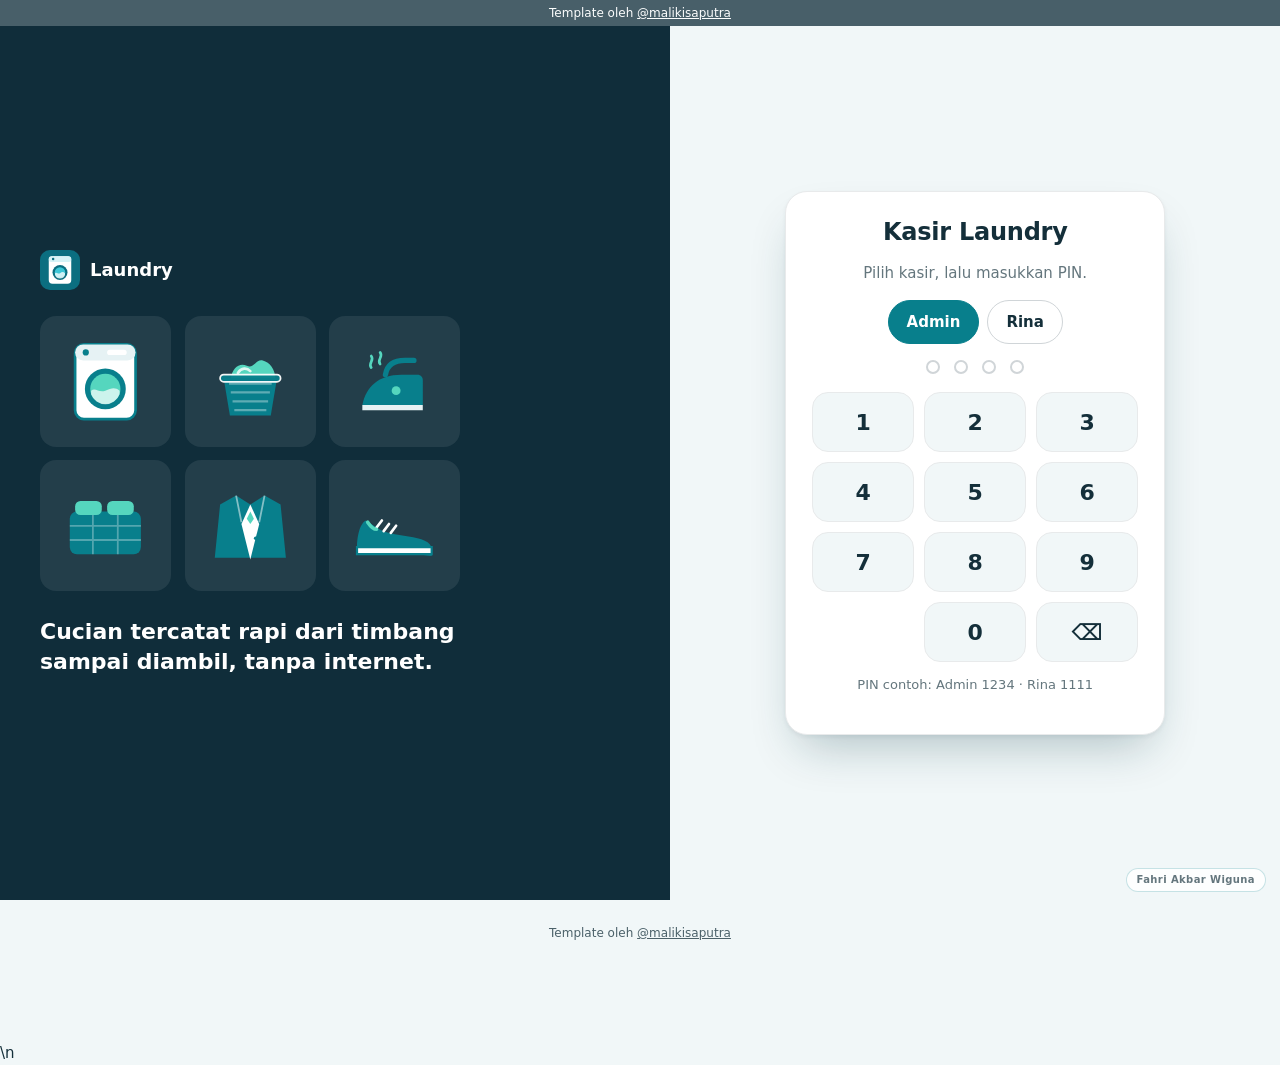
==== index.html @ 4458c165 "Add files via upload" ====
<!doctype html>
<!-- kredit-maliki: Template oleh Maliki Saputra (@malikisaputra) — https://malikisaputra.biz.id. Lisensi Nonkomersial Maliki Studio: wajib kredit, dilarang dijual (lihat LICENSE). -->
<html lang="id" data-mode="terang">
<head>
<script src="tema.js"></script>
<script>
/* Set mode dari TEMA.mode sebelum render (tanpa kedip). */
(function () {
  var m = (window.TEMA && TEMA.mode) || 'terang';
  if (m === 'auto') m = matchMedia('(prefers-color-scheme: dark)').matches ? 'gelap' : 'terang';
  document.documentElement.setAttribute('data-mode', m);
})();
</script>
<link rel="stylesheet" href="tema.css">
<meta charset="utf-8">
<meta name="viewport" content="width=device-width, initial-scale=1, viewport-fit=cover">
<title>Fahri Akbar Wiguna Laundry | Sistem Kasir</title>
<meta name="description" content="Sistem kasir laundry Fahri Akbar Wiguna. Kelola order, pelanggan, pembayaran, status cucian, dan laporan.">
<meta name="theme-color" content="#102d3a">
<link rel="manifest" href="manifest.webmanifest">
<link rel="icon" href="ikon.svg" type="image/svg+xml">
<link rel="apple-touch-icon" href="ikon.svg">
<link rel="preconnect" href="https://fonts.googleapis.com">
<link rel="preconnect" href="https://fonts.gstatic.com" crossorigin>
<link id="fontTema" rel="stylesheet" href="https://fonts.googleapis.com/css2?family=Nunito:wght@400;500;600;700;800&display=swap">
<link rel="stylesheet" href="style.css">
</head>
<body>
<header class="kredit-maliki kredit-atas">Template oleh <a href="https://malikisaputra.biz.id" target="_blank" rel="noopener">@malikisaputra</a></header>

<!-- Layar masuk -->
<section id="layarMasuk" class="masuk" hidden>
  <div class="masuk-merek">
    <div class="merek"><img src="ikon.svg" width="40" height="40" alt=""><span data-tema-nama>Laundry</span></div>
    <div class="masuk-ilus" id="masukIlus" aria-hidden="true"></div>
    <p class="masuk-slogan">Cucian tercatat rapi dari timbang<br>sampai diambil, tanpa internet.</p>
  </div>
  <div class="masuk-form">
    <div class="masuk-kartu">
      <h1 data-tema-nama>Kasir Laundry</h1>
      <p class="redup">Pilih kasir, lalu masukkan PIN.</p>
      <div id="daftarKasir" class="pilih-kasir" role="group" aria-label="Pilih kasir"></div>
      <div class="pin-titik" id="pinTitik" aria-label="PIN 4 angka"><i></i><i></i><i></i><i></i></div>
      <div class="pad" id="padPin"></div>
      <p class="redup kecil">PIN contoh: Admin 1234 · Rina 1111</p>
    </div>
  </div>
</section>

<div id="aplikasi" class="app" hidden>
  <nav class="samping" aria-label="Menu utama">
    <div class="merek"><img src="ikon.svg" width="34" height="34" alt=""><span data-tema-nama>Laundry</span></div>
    <button class="nav" data-hal="order"><svg viewBox="0 0 24 24"><path d="M12 5v14M5 12h14"/></svg><span>Order</span></button>
    <button class="nav aktif" data-hal="papan"><svg viewBox="0 0 24 24"><rect x="3" y="4" width="5" height="16" rx="1.5"/><rect x="10" y="4" width="5" height="11" rx="1.5"/><rect x="17" y="4" width="4" height="7" rx="1.5"/></svg><span>Status</span></button>
    <button class="nav" data-hal="pelanggan"><svg viewBox="0 0 24 24"><circle cx="9" cy="8" r="3.5"/><path d="M2.5 20a6.5 6.5 0 0 1 13 0M16 4.5a3.5 3.5 0 0 1 0 7M18 14a6 6 0 0 1 3.5 6"/></svg><span>Pelanggan</span></button>
    <button class="nav" data-hal="laporan"><svg viewBox="0 0 24 24"><path d="M4 20V10M10 20V4M16 20v-7M22 20H2"/></svg><span>Laporan</span></button>
    <button class="nav" data-hal="atur"><svg viewBox="0 0 24 24"><circle cx="12" cy="12" r="3"/><path d="M19 12a7 7 0 0 0-.1-1.2l2-1.6-2-3.4-2.4 1a7 7 0 0 0-2-1.2L14 3h-4l-.5 2.6a7 7 0 0 0-2 1.2l-2.4-1-2 3.4 2 1.6a7 7 0 0 0 0 2.4l-2 1.6 2 3.4 2.4-1a7 7 0 0 0 2 1.2L10 21h4l.5-2.6a7 7 0 0 0 2-1.2l2.4 1 2-3.4-2-1.6c.1-.4.1-.8.1-1.2z"/></svg><span>Atur</span></button>
    <div class="sinkron-chip" id="chipSinkron" title="Status sinkron Google Sheets"></div>
    <div class="pengguna"><span class="avatar" id="avatarKasir" aria-hidden="true">A</span><span id="namaKasir">-</span><button id="btnKeluar" class="ikon-btn" aria-label="Keluar"><svg viewBox="0 0 24 24"><path d="M15 4h4v16h-4M10 8l-4 4 4 4M6 12h10"/></svg></button></div>
  </nav>

  <main>
    <!-- ORDER BARU -->
    <section class="hal" id="hal-order">
      <header class="hal-kepala"><div><h2>Order baru</h2><span class="redup kecil" id="noBerikut"></span></div></header>
      <form id="formOrder" class="order-grid" novalidate>
        <div class="order-kiri">
          <fieldset class="panel">
            <legend>Pelanggan</legend>
            <div class="dua">
              <label>Nama<input name="nama" list="dlPelanggan" autocomplete="off" required placeholder="mis. Bu Sari"></label>
              <label>No. WhatsApp<input name="wa" inputmode="tel" placeholder="08xxxxxxxxxx"></label>
            </div>
            <datalist id="dlPelanggan"></datalist>
          </fieldset>
          <fieldset class="panel">
            <legend>Layanan</legend>
            <div class="pilih-layanan" id="pilihLayanan"></div>
            <ul class="item-order" id="itemOrder"></ul>
          </fieldset>
          <fieldset class="panel">
            <legend>Paket &amp; catatan</legend>
            <div class="segmen-paket" id="segPaket" role="radiogroup" aria-label="Paket"></div>
            <div class="dua">
              <label>Estimasi selesai<input type="datetime-local" name="estimasi" required></label>
              <label>Parfum<select name="parfum" id="selParfum"></select></label>
            </div>
            <label class="cek"><input type="checkbox" name="pisah"> <span>Pisah warna (putih / berwarna)</span></label>
            <label>Catatan<textarea name="catatan" rows="2" placeholder="mis. noda kopi di kemeja biru, jangan pakai pemutih"></textarea></label>
          </fieldset>
        </div>
        <aside class="panel ringkas-order" id="ringkasOrder" aria-live="polite"></aside>
      </form>
    </section>

    <!-- PAPAN STATUS -->
    <section class="hal aktif" id="hal-papan">
      <header class="hal-kepala">
        <div><h2>Papan status</h2><span class="redup kecil" id="papanInfo"></span></div>
        <div class="aksi">
          <label class="cari"><svg viewBox="0 0 24 24" aria-hidden="true"><circle cx="11" cy="11" r="7"/><path d="M20 20l-4-4"/></svg><input id="cariOrder" type="search" placeholder="Cari nama / no. nota" aria-label="Cari order"></label>
          <button class="tombol utama" data-ke="order">+ Order</button>
        </div>
      </header>
      <div class="chip-baris" id="filterStatus" role="group" aria-label="Filter status"></div>
      <div class="papan" id="papan"></div>
    </section>

    <!-- PELANGGAN -->
    <section class="hal" id="hal-pelanggan">
      <header class="hal-kepala">
        <h2>Pelanggan</h2>
        <label class="cari"><svg viewBox="0 0 24 24" aria-hidden="true"><circle cx="11" cy="11" r="7"/><path d="M20 20l-4-4"/></svg><input id="cariPelanggan" type="search" placeholder="Cari nama / WA" aria-label="Cari pelanggan"></label>
      </header>
      <div class="daftar-pelanggan" id="daftarPelanggan"></div>
    </section>

    <!-- LAPORAN -->
    <section class="hal" id="hal-laporan">
      <header class="hal-kepala">
        <h2>Laporan</h2>
        <div class="aksi"><input type="month" id="blnLaporan" aria-label="Bulan laporan"><button class="tombol" id="btnEksporCSV">Ekspor CSV</button></div>
      </header>
      <div class="kartu-angka" id="kartuAngka"></div>
      <div class="dua-kolom">
        <div class="panel"><h3>Kg per hari</h3><div id="grafikKg" class="grafik"></div></div>
        <div class="panel"><h3>Omzet per hari</h3><div id="grafikOmzet" class="grafik"></div></div>
      </div>
      <div class="dua-kolom">
        <div class="panel"><h3>Belum diambil</h3><ul id="lapBelum" class="daftar-mini"></ul></div>
        <div class="panel"><h3>Piutang (belum lunas)</h3><ul id="lapPiutang" class="daftar-mini"></ul></div>
      </div>
    </section>

    <!-- ATUR -->
    <section class="hal" id="hal-atur">
      <header class="hal-kepala"><h2>Pengaturan</h2></header>
      <div class="dua-kolom">
        <form class="panel form" id="formToko">
          <h3>Profil usaha (untuk nota)</h3>
          <label>Nama laundry<input name="nama" required></label>
          <label>Alamat<input name="alamat"></label>
          <label>Telepon / WA<input name="telp"></label>
          <label>Catatan kaki nota<input name="footer"></label>
          <button class="tombol utama">Simpan profil</button>
        </form>
        <form class="panel form" id="formSinkron">
          <h3>Sinkron Google Sheets <span class="lencana">opsional</span></h3>
          <p class="redup kecil">Tanpa URL, semua data tetap offline di perangkat ini. Isi URL Web App dari <code>apps-script/Code.gs</code> (lihat README) supaya owner bisa cek dari mana saja lewat <a href="owner.html" target="_blank" rel="noopener">owner.html</a>.</p>
          <label>URL Web App<input name="url" type="url" placeholder="https://script.google.com/macros/s/…/exec"></label>
          <label>Kunci rahasia (sama dengan KUNCI di Code.gs)<input name="kunci" autocomplete="off"></label>
          <label class="cek"><input type="checkbox" name="otomatis"> <span>Kirim otomatis saat online</span></label>
          <div class="status-sinkron" id="statusSinkron" aria-live="polite"></div>
          <div class="aksi wrap"><button class="tombol utama">Simpan</button><button class="tombol" type="button" id="btnKirimSekarang">Kirim sekarang</button><button class="tombol" type="button" id="btnKirimSemua">Antrikan semua order</button></div>
        </form>
      </div>
      <form class="panel form" id="formHarga">
        <h3>Daftar layanan &amp; harga</h3>
        <div class="tabel-bungkus"><table class="tabel" id="tabelLayanan"></table></div>
        <div class="aksi wrap"><button class="tombol" type="button" id="btnTambahLayanan">+ Layanan</button><button class="tombol utama">Simpan harga</button></div>
        <h3>Paket waktu</h3>
        <div class="tabel-bungkus"><table class="tabel" id="tabelPaket"></table></div>
      </form>
      <div class="dua-kolom">
        <div class="panel">
          <h3>Kasir &amp; PIN</h3>
          <ul class="daftar-kasir" id="daftarKasirAtur"></ul>
          <form class="form sebaris" id="formKasir">
            <input name="nama" placeholder="Nama" aria-label="Nama kasir" required>
            <input name="pin" placeholder="PIN 4 angka" aria-label="PIN" pattern="\d{4}" inputmode="numeric" maxlength="4" required>
            <select name="peran" aria-label="Peran"><option value="kasir">Kasir</option><option value="admin">Admin</option></select>
            <button class="tombol">Tambah</button>
          </form>
          <p class="redup kecil">Kasir biasa tidak bisa membuka menu Atur dan menghapus order.</p>
        </div>
        <div class="panel">
          <h3>Data</h3>
          <div class="aksi wrap">
            <button class="tombol" id="btnBackup">Backup JSON</button>
            <label class="tombol">Pulihkan JSON<input type="file" id="fileBackup" accept=".json,application/json" hidden></label>
            <button class="tombol" id="btnContoh">Isi data contoh</button>
            <button class="tombol bahaya" id="btnReset">Hapus semua data</button>
          </div>
          <p class="redup kecil">Data tersimpan di browser perangkat ini (localStorage <code>kasir-laundry-v1</code>). Backup rutin, terutama sebelum ganti HP atau hapus riwayat browser.</p>
        </div>
      </div>
    </section>
  </main>

  <nav class="bawah" id="navBawah" aria-label="Menu bawah"></nav>
</div>

<dialog id="dlg"><form method="dialog" id="dlgIsi"></form></dialog>
<div id="struk" class="struk" aria-hidden="true"></div>
<div id="toast" class="toast" role="status"></div>

<script src="app.js"></script>
<p class="kredit-maliki kredit-bawah">Template oleh <a href="https://malikisaputra.biz.id" target="_blank" rel="noopener">@malikisaputra</a></p>
<div class="watermark-fahri" aria-label="Identitas pemilik">Fahri Akbar Wiguna</div>\n</body>
</html>
---- tema.css ----
/* TEMA BRAND — palet navy, teal, dan mint */
:root {
  --tema-utama: #087f8c;
  --tema-aksen: #55d6be;
  --tema-radius: 16px;
  --tema-font: "Plus Jakarta Sans", system-ui, sans-serif;
  --tema-latar: #f1f7f8;
  --tema-panel: #ffffff;
  --tema-nav: #102d3a;
  --tema-teks: #142f3a;
}
---- style.css ----
/* kredit-maliki: Template oleh Maliki Saputra (@malikisaputra) — https://malikisaputra.biz.id. Lisensi Nonkomersial Maliki Studio: wajib kredit, dilarang dijual (lihat LICENSE). */
/* Kasir Laundry — tampilan "papan cucian bersih" (lihat DESIGN.md).
   Brand diatur di tema.css. Semua warna lain diturunkan lewat color-mix. Teks di atas --tema-utama & nav
   dihitung otomatis dari luminansi (hitungTeksBagian di app.js). */
:root{
  --utama:var(--tema-utama,#0b6e80);
  --utama-tua:color-mix(in srgb,var(--utama) 78%,#000);
  --utama-muda:color-mix(in srgb,var(--utama) 10%,var(--kartu));
  --utama-teks:color-mix(in srgb,var(--utama) 85%,#000);
  --aksen:var(--tema-aksen,#3cc6d6);
  --aksen-tua:color-mix(in srgb,var(--aksen) 45%,#000);
  --aksen-muda:color-mix(in srgb,var(--aksen) 20%,var(--kartu));
  --bahaya:#b42318; --ok:#0f7a4a;
  --latar:var(--tema-latar,#eef6f8); --kartu:var(--tema-panel,#fff); --teks:var(--tema-teks,#0f2a32);
  --nav:var(--tema-nav,#0c3a45);
  --redup:color-mix(in srgb,var(--teks) 66%,var(--kartu)); --garis:color-mix(in srgb,var(--teks) 10%,var(--kartu)); --garis-kuat:color-mix(in srgb,var(--teks) 20%,var(--kartu));
  --nav-teks:var(--tema-nav-teks,#fff); --nav-redup:color-mix(in srgb,var(--nav-teks) 72%,var(--nav)); --nav-garis:color-mix(in srgb,var(--nav-teks) 12%,var(--nav));
  --isi-utama:var(--tema-utama-teks,#fff);
  --radius:var(--tema-radius,14px); --r-kecil:calc(var(--radius) * .7); --r-besar:calc(var(--radius) + 6px);
  --bayang:0 1px 2px rgba(12,58,69,.05),0 8px 22px -12px rgba(12,58,69,.18);
  --bayang-tinggi:0 2px 4px rgba(12,58,69,.06),0 24px 48px -16px rgba(12,58,69,.3);
  --font:var(--tema-font,"Nunito"),system-ui,-apple-system,"Segoe UI",Roboto,sans-serif;
  --pegas:cubic-bezier(.34,1.4,.64,1); --halus:cubic-bezier(.2,.7,.2,1);
  /* warna kolom status, semua turunan tema */
  --s-diterima:color-mix(in srgb,var(--teks) 45%,var(--kartu));
  --s-dicuci:var(--aksen);
  --s-disetrika:color-mix(in srgb,var(--aksen) 40%,#f59e0b);
  --s-siap:var(--utama);
  --s-diambil:color-mix(in srgb,var(--ok) 80%,var(--kartu));
  color-scheme:light;
}
[data-mode="gelap"]{
  --latar:#0a1619; --kartu:#112227; --teks:#e4f2f5; --nav:#071114;
  --utama-tua:color-mix(in srgb,var(--utama) 55%,#fff);
  --utama-muda:color-mix(in srgb,var(--utama) 24%,var(--kartu));
  --utama-teks:color-mix(in srgb,var(--utama) 30%,#fff);
  --aksen-tua:color-mix(in srgb,var(--aksen) 70%,#fff);
  --aksen-muda:color-mix(in srgb,var(--aksen) 18%,var(--kartu));
  --bahaya:#ff8a7a; --ok:#5fd49b;
  --bayang:0 1px 2px rgba(0,0,0,.3),0 8px 22px -12px rgba(0,0,0,.6);
  --bayang-tinggi:0 24px 48px -16px rgba(0,0,0,.75);
  color-scheme:dark;
}
body,.samping,.panel,.kolom,.kartu-order,.tombol,.chip,.nav,.angka,.tabel-bungkus,.bawah,dialog,input,select,textarea,.thumb,.pelanggan,.masuk-merek,.masuk-form,.masuk-kartu{transition:background-color .35s,color .35s,border-color .35s}
*{box-sizing:border-box}
html,body{margin:0}
body{font:15px/1.5 var(--font);background:var(--latar);color:var(--teks);-webkit-font-smoothing:antialiased;font-feature-settings:"tnum" 1;min-height:100vh}
button,input,select,textarea{font:inherit;color:inherit}
button{cursor:pointer;-webkit-tap-highlight-color:transparent}
[hidden]{display:none!important}
svg:not(.ilus){width:20px;height:20px;flex:none;fill:none;stroke:currentColor;stroke-width:1.9;stroke-linecap:round;stroke-linejoin:round}
h1,h2,h3,h4{margin:0;line-height:1.2;letter-spacing:-.01em}
h2{font-size:26px;font-weight:800}
h3{font-size:16px;font-weight:800}
a{color:var(--utama-teks)}
code{font-size:.9em;background:var(--utama-muda);padding:1px 5px;border-radius:6px}
.redup{color:var(--redup)} .kecil{font-size:13px}
.teks-bahaya{color:var(--bahaya)} .teks-ok{color:var(--ok)}
.sr{position:absolute;width:1px;height:1px;overflow:hidden;clip:rect(0 0 0 0);white-space:nowrap}
:focus-visible{outline:2.5px solid var(--utama);outline-offset:2px}
.kredit-maliki{text-align:center;font:12px/1.5 system-ui,sans-serif;opacity:.75;margin:0}
.kredit-maliki a{color:inherit}
.kredit-atas{padding:4px 16px;background:var(--nav);color:var(--nav-teks)}
.kredit-bawah{margin:24px auto 100px;padding:0 16px}

/* ---------- Tombol & input ---------- */
.tombol{display:inline-flex;align-items:center;justify-content:center;gap:8px;min-height:44px;padding:0 16px;border:1px solid var(--garis-kuat);border-radius:var(--r-kecil);background:var(--kartu);font-weight:700;text-decoration:none;color:var(--teks);transition:transform .15s,background-color .2s,border-color .2s,box-shadow .2s}
.tombol:hover{border-color:var(--utama);box-shadow:var(--bayang)}
.tombol:active{transform:scale(.97)}
.tombol.utama{background:var(--utama);border-color:var(--utama);color:var(--isi-utama)}
.tombol.utama:hover{background:var(--utama-tua)}
.tombol.utama:disabled{opacity:.45;cursor:not-allowed;box-shadow:none}
.tombol.besar{min-height:54px;width:100%;font-size:16px;border-radius:var(--radius)}
.tombol.kecil{min-height:44px;padding:0 12px;font-size:14px}
.tombol.bahaya{color:var(--bahaya);border-color:color-mix(in srgb,var(--bahaya) 40%,var(--kartu))}
.tombol.wa{background:#167a43;border-color:#167a43;color:#fff}
.ikon-btn{display:inline-grid;place-items:center;width:44px;height:44px;border:0;border-radius:50%;background:transparent;color:inherit}
.ikon-btn:hover{background:var(--utama-muda)}
input:not([type=checkbox]):not([type=radio]),select,textarea{width:100%;min-height:44px;padding:9px 12px;border:1px solid var(--garis-kuat);border-radius:var(--r-kecil);background:var(--kartu);color:var(--teks)}
input:focus,select:focus,textarea:focus{outline:none;border-color:var(--utama);box-shadow:0 0 0 3px color-mix(in srgb,var(--utama) 22%,transparent)}
textarea{resize:vertical}
label{display:grid;gap:5px;font-size:13.5px;font-weight:700;color:var(--redup)}
label.cek{display:flex;align-items:center;gap:10px;min-height:44px;color:var(--teks);font-weight:600}
label.cek input{width:22px;height:22px;accent-color:var(--utama)}
.aksi{display:flex;gap:8px;align-items:center}
.aksi.wrap,.wrap{flex-wrap:wrap}
.lencana{display:inline-grid;place-items:center;min-width:24px;height:22px;padding:0 7px;border-radius:99px;background:var(--aksen-muda);color:var(--aksen-tua);font-size:12px;font-weight:800}
.avatar{display:inline-grid;place-items:center;width:36px;height:36px;border-radius:50%;background:var(--aksen);color:#08323a;font-weight:800;font-size:13px;flex:none}

/* ---------- Layout ---------- */
.app{display:grid;grid-template-columns:104px minmax(0,1fr);min-height:calc(100vh - 26px)}
.samping{position:sticky;top:0;height:100vh;display:flex;flex-direction:column;gap:4px;padding:14px 10px;background:var(--nav);color:var(--nav-teks)}
.merek{display:flex;flex-direction:column;align-items:center;gap:6px;margin-bottom:12px;text-align:center}
.merek span{font-weight:800;font-size:12.5px;line-height:1.2}
.nav{display:flex;flex-direction:column;align-items:center;gap:4px;min-height:60px;padding:8px 4px;border:0;border-radius:var(--radius);background:transparent;color:var(--nav-redup);font-size:12.5px;font-weight:700;transition:background-color .2s,color .2s,transform .15s}
.nav svg{width:22px;height:22px}
.nav:hover{color:var(--nav-teks);background:var(--nav-garis)}
.nav.aktif{background:var(--utama);color:var(--isi-utama)}
.samping .sinkron-chip{margin-top:auto;font-size:11px;text-align:center;justify-content:center}
.pengguna{display:flex;flex-direction:column;align-items:center;gap:4px;padding-top:10px;border-top:1px solid var(--nav-garis);font-size:12.5px;font-weight:700}
.pengguna .ikon-btn{color:var(--nav-redup)}
main{min-width:0;padding:22px 26px 40px}
.hal{display:none}
.hal.aktif{display:block;animation:halMasuk .35s var(--halus)}
@keyframes halMasuk{from{opacity:0;transform:translateY(10px)}}
.hal-kepala{display:flex;justify-content:space-between;align-items:flex-end;gap:12px;flex-wrap:wrap;margin-bottom:16px}
.panel{background:var(--kartu);border:1px solid var(--garis);border-radius:var(--r-besar);padding:18px;box-shadow:var(--bayang);margin:0 0 16px}
.panel h3{margin-bottom:12px}
.dua-kolom{display:grid;grid-template-columns:1fr 1fr;gap:16px}
.dua{display:grid;grid-template-columns:1fr 1fr;gap:12px}
.form{display:grid;gap:12px}
.form.sebaris{grid-template-columns:1fr 1fr auto auto;align-items:center;margin-top:10px}
.cari{position:relative;display:block;min-width:240px}
.cari svg{position:absolute;left:12px;top:12px;color:var(--redup)}
.cari input[type=search]{padding-left:40px}
.bawah{display:none}

/* ---------- Ilustrasi ---------- */
.thumb{display:grid;place-items:center;border-radius:var(--radius);background:linear-gradient(160deg,var(--aksen-muda),var(--utama-muda))}
.ilus{width:100%;height:auto;display:block}
.ilus .air{animation:air 2.6s ease-in-out infinite;transform-origin:60px 66px}
.ilus .uap{animation:uap 2.4s ease-in-out infinite}
@keyframes air{50%{transform:rotate(-8deg) translateY(-1px)}}
@keyframes uap{50%{transform:translateY(-3px);opacity:.5}}

/* ---------- Masuk ---------- */
.masuk{display:grid;grid-template-columns:1.1fr 1fr;min-height:calc(100vh - 26px)}
.masuk-merek{background:var(--nav);color:var(--nav-teks);padding:40px;display:flex;flex-direction:column;justify-content:center;gap:26px}
.masuk-merek .merek{flex-direction:row;align-items:center;gap:10px;margin:0}
.masuk-merek .merek span{font-size:18px}
.masuk-ilus{display:grid;grid-template-columns:repeat(3,1fr);gap:14px;max-width:420px}
.masuk-ilus .thumb{aspect-ratio:1;padding:12px;background:color-mix(in srgb,var(--nav-teks) 8%,var(--nav));animation:munculPop .5s var(--pegas) both;animation-delay:calc(var(--i) * 60ms)}
.masuk-slogan{font-size:22px;font-weight:800;line-height:1.35;margin:0;max-width:420px}
.masuk-form{display:grid;place-items:center;padding:30px 18px}
.masuk-kartu{width:100%;max-width:380px;background:var(--kartu);border:1px solid var(--garis);border-radius:var(--r-besar);padding:26px;box-shadow:var(--bayang-tinggi);text-align:center}
.masuk-kartu h1{font-size:24px;font-weight:800;margin-bottom:4px}
.pilih-kasir{display:flex;gap:8px;justify-content:center;flex-wrap:wrap;margin:16px 0}
.pilih-kasir button{min-height:44px;padding:0 18px;border:1px solid var(--garis-kuat);border-radius:99px;background:var(--kartu);font-weight:700}
.pilih-kasir .aktif{background:var(--utama);border-color:var(--utama);color:var(--isi-utama)}
.pin-titik{display:flex;gap:14px;justify-content:center;margin:8px 0 18px}
.pin-titik i{width:14px;height:14px;border-radius:50%;border:2px solid var(--garis-kuat);transition:background-color .15s,transform .2s var(--pegas)}
.pin-titik i.isi{background:var(--utama);border-color:var(--utama);transform:scale(1.15)}
.pin-titik.salah{animation:goyang .35s}
@keyframes goyang{25%{transform:translateX(-8px)}75%{transform:translateX(8px)}}
.pad{display:grid;grid-template-columns:repeat(3,1fr);gap:10px;margin-bottom:12px}
.pad button{min-height:60px;border:1px solid var(--garis);border-radius:var(--radius);background:var(--latar);font-size:22px;font-weight:800;transition:transform .12s,background-color .2s}
.pad button:active{transform:scale(.94);background:var(--utama-muda)}

/* ---------- Order baru ---------- */
.order-grid{display:grid;grid-template-columns:1fr 340px;gap:16px;align-items:start}
fieldset.panel{min-width:0}
legend{font-weight:800;font-size:16px;padding:0 6px;margin-left:-6px}
.pilih-layanan{display:grid;grid-template-columns:repeat(auto-fill,minmax(128px,1fr));gap:10px;margin-bottom:12px}
.kartu-layanan{display:grid;gap:2px;justify-items:start;text-align:left;padding:8px 8px 10px;border:1px solid var(--garis);border-radius:var(--radius);background:var(--kartu);transition:transform .2s var(--pegas),border-color .2s,box-shadow .2s}
.kartu-layanan:hover{border-color:var(--utama);box-shadow:var(--bayang);transform:translateY(-2px)}
.kartu-layanan:active{transform:scale(.97)}
.kartu-layanan .thumb{width:100%;aspect-ratio:1.25;padding:6px 14px;margin-bottom:4px}
.kartu-layanan b{font-size:14px;line-height:1.25}
.kartu-layanan small{color:var(--redup);font-weight:700;font-size:12.5px}
.item-order{list-style:none;margin:0;padding:0;display:grid;gap:8px}
.item-order li{display:grid;grid-template-columns:48px 1fr 130px 92px 44px;align-items:center;gap:10px;padding:8px;border-radius:var(--radius);background:var(--latar);animation:munculPop .3s var(--pegas)}
.item-order li.kosong{display:block;padding:14px;color:var(--redup);text-align:center;background:transparent;border:1.5px dashed var(--garis-kuat)}
.thumb.kecil{width:48px;height:48px;padding:5px}
.it-nama{display:grid}.it-nama small{color:var(--redup);font-size:12.5px}
.it-qty{display:flex;align-items:center;gap:6px;color:var(--teks)}
.it-qty input{text-align:right;font-weight:800;font-size:17px}
.it-qty em{font-style:normal;font-weight:700;color:var(--redup);min-width:22px}
.it-jml{text-align:right}
.segmen-paket{display:grid;grid-template-columns:repeat(3,1fr);gap:8px;margin-bottom:12px}
.segmen-paket label{position:relative;color:var(--teks)}
.segmen-paket input{position:absolute;opacity:0;inset:0}
.segmen-paket span{display:grid;min-height:56px;padding:8px 12px;border:1.5px solid var(--garis-kuat);border-radius:var(--radius);cursor:pointer;transition:border-color .2s,background-color .2s}
.segmen-paket small{color:var(--redup);font-weight:600}
.segmen-paket input:checked+span{border-color:var(--utama);background:var(--utama-muda)}
.segmen-paket input:focus-visible+span{outline:2.5px solid var(--utama);outline-offset:2px}
fieldset .dua,fieldset>label{margin-bottom:10px}
.ringkas-order{position:sticky;top:16px;display:grid;gap:10px}
.ringkas-order h3{margin:0}
.baris{display:flex;justify-content:space-between;gap:10px;align-items:baseline}
.baris.total{padding-top:10px;border-top:1px dashed var(--garis-kuat)}
.total-besar{font-size:30px;font-weight:800;letter-spacing:-.02em}
.aksi-dp{display:grid;grid-template-columns:1fr 1fr 1fr;gap:6px}
.aksi-dp select{min-height:44px;padding:0 8px}

/* ---------- Papan status ---------- */
.chip-baris{display:flex;gap:8px;overflow-x:auto;padding-bottom:6px;margin-bottom:12px;scrollbar-width:thin}
.chip{flex:none;display:inline-flex;align-items:center;gap:8px;min-height:44px;padding:0 14px;border:1px solid var(--garis-kuat);border-radius:99px;background:var(--kartu);font-weight:700;font-size:14px}
.chip span{font-size:12px;padding:1px 7px;border-radius:99px;background:var(--utama-muda);color:var(--utama-teks)}
.chip.aktif{background:var(--utama);border-color:var(--utama);color:var(--isi-utama)}
.chip.aktif span{background:color-mix(in srgb,var(--isi-utama) 22%,transparent);color:inherit}
.papan{display:grid;grid-template-columns:repeat(4,minmax(220px,1fr));gap:12px;align-items:start}
.papan.satu{grid-template-columns:minmax(0,1fr)}
.papan.satu .kolom-isi{display:grid;grid-template-columns:repeat(auto-fill,minmax(250px,1fr));gap:10px}
.kolom{background:color-mix(in srgb,var(--kartu) 55%,var(--latar));border:1px solid var(--garis);border-radius:var(--r-besar);padding:10px;min-width:0}
.kolom header{display:flex;align-items:center;gap:8px;padding:4px 6px 10px}
.kolom header h3{font-size:15px;flex:1}
.titik-s{width:10px;height:10px;border-radius:50%;background:var(--warna-s)}
.kolom[data-s="diterima"]{--warna-s:var(--s-diterima)} .kolom[data-s="dicuci"]{--warna-s:var(--s-dicuci)} .kolom[data-s="disetrika"]{--warna-s:var(--s-disetrika)} .kolom[data-s="siap"]{--warna-s:var(--s-siap)} .kolom[data-s="diambil"]{--warna-s:var(--s-diambil)}
.kolom-isi{display:grid;gap:8px}
.kartu-order{position:relative;background:var(--kartu);border:1px solid var(--garis);border-left:4px solid var(--warna-s);border-radius:var(--radius);box-shadow:var(--bayang);overflow:hidden;animation:munculPop .4s var(--pegas) both;animation-delay:calc(var(--i) * 35ms);transition:transform .2s var(--pegas),box-shadow .2s}
.kartu-order:hover{transform:translateY(-2px);box-shadow:var(--bayang-tinggi)}
.ko-buka{display:grid;gap:4px;width:100%;padding:11px 12px 8px;border:0;background:transparent;text-align:left}
.ko-atas{display:flex;justify-content:space-between;gap:6px;align-items:center}
.ko-atas b{font-size:15px}
.tag-paket{font-size:11px;font-weight:800;padding:2px 8px;border-radius:99px;background:var(--aksen-muda);color:var(--aksen-tua);text-transform:uppercase;letter-spacing:.04em}
.ko-item{font-size:13px;color:var(--redup);line-height:1.35}
.ko-bawah{display:flex;justify-content:space-between;gap:6px;font-size:12.5px;flex-wrap:wrap}
.maju{display:flex;align-items:center;justify-content:center;gap:6px;width:100%;min-height:44px;border:0;border-top:1px solid var(--garis);background:var(--utama-muda);color:var(--utama-teks);font-weight:800;font-size:13.5px;transition:background-color .2s}
.maju:hover{background:var(--utama);color:var(--isi-utama)}
.maju svg{width:16px;height:16px;transition:transform .2s}
.maju:hover svg{transform:translateX(3px)}
.kosong{color:var(--redup);font-size:13.5px;text-align:center;padding:14px 6px;margin:0}
@keyframes munculPop{from{opacity:0;transform:translateY(8px) scale(.97)}}

/* ---------- Pelanggan ---------- */
.daftar-pelanggan{display:grid;grid-template-columns:repeat(auto-fill,minmax(320px,1fr));gap:10px}
.pelanggan{display:flex;align-items:center;gap:12px;min-height:64px;padding:12px 14px;border:1px solid var(--garis);border-radius:var(--radius);background:var(--kartu);text-align:left;box-shadow:var(--bayang);animation:munculPop .35s var(--pegas) both;animation-delay:calc(var(--i) * 30ms)}
.pelanggan:hover{border-color:var(--utama)}
.pl-info{flex:1;display:grid;min-width:0}.pl-info small{color:var(--redup);font-size:12.5px}
.pl-angka{display:grid;text-align:right}.pl-angka small{font-size:12px}

/* ---------- Laporan ---------- */
.kartu-angka{display:grid;grid-template-columns:repeat(5,1fr);gap:12px;margin-bottom:16px}
.angka{display:grid;gap:2px;padding:16px;border:1px solid var(--garis);border-radius:var(--r-besar);background:var(--kartu);box-shadow:var(--bayang);animation:munculPop .4s var(--pegas) both;animation-delay:calc(var(--i) * 50ms)}
.angka small{font-weight:700;color:var(--redup)}
.angka b{font-size:24px;font-weight:800;letter-spacing:-.02em}
.angka span{font-size:12.5px;color:var(--redup)}
.angka.sorot{background:var(--utama);color:var(--isi-utama);border-color:var(--utama)}
.angka.sorot small,.angka.sorot span{color:color-mix(in srgb,var(--isi-utama) 80%,transparent)}
.batang-bungkus{display:flex;align-items:flex-end;gap:3px;height:170px;padding-top:6px}
.kol{flex:1;display:flex;flex-direction:column;align-items:center;justify-content:flex-end;height:100%;gap:4px;min-width:0}
.batang{display:block;width:100%;max-width:22px;min-height:2px;border-radius:5px 5px 2px 2px;background:var(--aksen);transform-origin:bottom;animation:tumbuh .6s var(--halus) both;animation-delay:calc(var(--i) * 15ms)}
.kol.kini .batang{background:var(--utama)}
.kol small{font-size:10.5px;color:var(--redup);height:14px}
@keyframes tumbuh{from{transform:scaleY(0)}}
.daftar-mini{list-style:none;margin:0;padding:0;display:grid;gap:4px;max-height:340px;overflow:auto}
.daftar-mini button{display:flex;justify-content:space-between;gap:10px;align-items:center;width:100%;min-height:44px;padding:8px 10px;border:0;border-radius:var(--r-kecil);background:transparent;text-align:left}
.daftar-mini button:hover{background:var(--utama-muda)}

/* ---------- Atur ---------- */
.tabel-bungkus{overflow-x:auto;border:1px solid var(--garis);border-radius:var(--radius);margin-bottom:12px}
.tabel{width:100%;border-collapse:collapse;min-width:560px}
.tabel th{text-align:left;font-size:12.5px;color:var(--redup);padding:10px;background:var(--latar)}
.tabel td{padding:6px 8px;border-top:1px solid var(--garis)}
.daftar-kasir{list-style:none;margin:0;padding:0;display:grid;gap:6px}
.daftar-kasir li{display:flex;align-items:center;gap:10px}
.daftar-kasir li>span:nth-child(2){flex:1}
.sinkron-chip{display:inline-flex;align-items:center;gap:6px;padding:4px 10px;border-radius:99px;font-size:12.5px;font-weight:800;line-height:1.3}
.sinkron-chip::before{content:"";width:8px;height:8px;border-radius:50%;background:currentColor;flex:none}
.sinkron-chip.mati{color:var(--nav-redup);background:var(--nav-garis)}
.sinkron-chip.ok{color:#0f7a4a;background:#dcf5e8}
.sinkron-chip.antri,.sinkron-chip.jalan{color:#8a5300;background:#fdf0d5}
.sinkron-chip.galat{color:#a01b10;background:#fde4e1}
.status-sinkron{display:grid;gap:4px;justify-items:start}
.status-sinkron .sinkron-chip.mati{color:var(--redup);background:var(--latar)}

/* ---------- Dialog ---------- */
dialog{width:min(560px,calc(100vw - 24px));max-height:calc(100vh - 32px);border:0;border-radius:var(--r-besar);padding:0;background:var(--kartu);color:var(--teks);box-shadow:var(--bayang-tinggi)}
dialog[open]{animation:dlgMasuk .35s var(--pegas)}
dialog::backdrop{background:rgba(6,30,36,.45);backdrop-filter:blur(3px)}
@keyframes dlgMasuk{from{opacity:0;transform:translateY(20px) scale(.97)}}
#dlgIsi{padding:20px;display:grid;gap:14px}
.dlg-kepala{display:flex;justify-content:space-between;align-items:flex-start;gap:10px}
.dlg-kepala h3{font-size:20px}
.dlg-aksi{display:flex;gap:8px;justify-content:flex-end}
.alur{list-style:none;margin:0;padding:0;display:grid;grid-template-columns:repeat(5,1fr);gap:4px;text-align:center}
.alur li{display:grid;justify-items:center;gap:3px;position:relative;font-size:12px}
.alur li span{width:16px;height:16px;border-radius:50%;border:2px solid var(--garis-kuat);background:var(--kartu);z-index:1}
.alur li::before{content:"";position:absolute;top:7px;left:-50%;right:50%;height:2px;background:var(--garis-kuat)}
.alur li:first-child::before{display:none}
.alur li.lewat span,.alur li.kini span{background:var(--utama);border-color:var(--utama)}
.alur li.lewat::before,.alur li.kini::before{background:var(--utama)}
.alur li.kini span{box-shadow:0 0 0 5px color-mix(in srgb,var(--utama) 22%,transparent)}
.alur small{color:var(--redup);font-size:10.5px}
.rincian{list-style:none;margin:0;padding:12px;display:grid;gap:6px;background:var(--latar);border-radius:var(--radius)}
.rincian li{display:flex;justify-content:space-between;gap:10px}
.rincian small{color:var(--redup)}
.rincian li.total{border-top:1px dashed var(--garis-kuat);padding-top:8px;font-size:17px;font-weight:800}
.catatan-o{margin:0;font-size:14px;line-height:1.6}
h4{font-size:14px}

/* ---------- Toast ---------- */
.toast{position:fixed;left:50%;bottom:24px;transform:translate(-50%,30px);opacity:0;pointer-events:none;background:var(--nav);color:var(--nav-teks);padding:12px 18px;border-radius:99px;font-weight:700;box-shadow:var(--bayang-tinggi);transition:transform .35s var(--pegas),opacity .25s;z-index:50;max-width:calc(100vw - 32px);text-align:center}
.toast.tampil{transform:translate(-50%,0);opacity:1}

/* ---------- Responsif ---------- */
@media (max-width:1180px){.kartu-angka{grid-template-columns:repeat(3,1fr)}.papan{grid-template-columns:repeat(2,minmax(0,1fr))}}
@media (max-width:960px){.order-grid{grid-template-columns:1fr}.ringkas-order{position:static}.dua-kolom{grid-template-columns:1fr}}
@media (max-width:760px){
  .app{grid-template-columns:minmax(0,1fr)}
  .samping{display:none}
  main{padding:16px 16px 96px}
  h2{font-size:22px}
  .bawah{display:flex;position:fixed;left:0;right:0;bottom:0;z-index:20;background:var(--nav);padding:6px 6px calc(6px + env(safe-area-inset-bottom));gap:2px}
  .bawah .nav{flex:1;min-height:56px;font-size:11px;padding:6px 2px}
  .papan{grid-template-columns:1fr}
  .kartu-angka{grid-template-columns:1fr 1fr}
  .kartu-angka .angka:first-child{grid-column:1/-1}
  .dua,.form.sebaris{grid-template-columns:1fr}
  .cari{min-width:0;flex:1}
  .hal-kepala .aksi{width:100%}
  .item-order li{grid-template-columns:44px 1fr 92px 44px;grid-template-areas:"t n n x" "t q q j"}
  .item-order .thumb{grid-area:t}.it-nama{grid-area:n}.it-qty{grid-area:q}.it-jml{grid-area:j}.item-order .ikon-btn{grid-area:x}
  .segmen-paket span{padding:8px}
  .masuk{grid-template-columns:1fr}
  .masuk-merek{padding:24px 18px;gap:14px}
  .masuk-ilus{grid-template-columns:repeat(6,1fr);gap:6px}
  .masuk-ilus .thumb{padding:5px}
  .masuk-slogan{font-size:17px}
  .daftar-pelanggan{grid-template-columns:1fr}
  .pilih-layanan{grid-template-columns:repeat(3,1fr);gap:8px}
  .kartu-layanan .thumb{aspect-ratio:1.5;padding:4px 8px}
  .kartu-layanan b{font-size:13px}
  .alur b{font-size:10.5px}
}

/* customizer: sorot bagian & mode pilih (tap-untuk-pilih) */
[data-sorot]{outline:2px dashed #f43f5e!important;outline-offset:-2px;animation:sorotDenyut 1.1s ease-in-out infinite}
@keyframes sorotDenyut{50%{outline-color:color-mix(in srgb,#f43f5e 35%,transparent)}}
.label-sorot{position:fixed;z-index:9999;pointer-events:none;background:#f43f5e;color:#fff;font:700 11px/1 system-ui,sans-serif;padding:4px 7px;border-radius:6px;white-space:nowrap}
html.mode-pilih,html.mode-pilih *{cursor:crosshair!important}
html.mode-pilih [data-pilih-hover]{outline:2px solid #f43f5e!important;outline-offset:-2px}

@media (prefers-reduced-motion:reduce){
  *,*::before,*::after{animation:none!important;transition:none!important}
}

/* ---------- Struk 58mm ---------- */
.struk{display:none}
@media print{
  @page{size:58mm auto;margin:0}
  body{background:#fff}
  body>*:not(.struk){display:none!important}
  .struk{display:block;width:58mm;padding:3mm 2.5mm;font:11px/1.35 "Courier New",monospace;color:#000}
  .struk .tengah{text-align:center}
  .struk .gr{border-top:1px dashed #000;margin:4px 0}
  .struk .br{display:flex;justify-content:space-between;gap:4px}
  .struk h4{margin:0;font-size:13px}
}
/* penyesuaian lebar sempit */
.tombol{white-space:nowrap}
.aksi input,.aksi .cari{min-width:0;flex:1}
@media (max-width:760px){
  .kartu-angka{grid-template-columns:repeat(2,minmax(0,1fr))}
  .angka b{font-size:20px;overflow-wrap:anywhere}
  .batang-bungkus{gap:2px}
}
.form>*,.panel>*{min-width:0}
.tabel-bungkus,.it-qty{position:relative}
.form h3,.form p{margin:0}

/* Penyempurnaan visual brand Fahri Akbar Wiguna */
:root { --bayang: 0 5px 18px rgba(16,45,58,.06), 0 16px 36px -24px rgba(8,127,140,.25); }
.samping { box-shadow: 8px 0 28px rgba(16,45,58,.08); }
.panel { border-radius: 18px; }
.tombol.utama { box-shadow: 0 7px 16px rgba(8,127,140,.16); }
.tombol.utama:hover { transform: translateY(-1px); }
.kartu-layanan, .kartu-order { border-radius: 16px; }
.watermark-fahri {
  position: fixed; z-index: 20; right: 14px; bottom: 8px;
  padding: 5px 10px; border: 1px solid color-mix(in srgb,var(--utama) 22%,transparent);
  border-radius: 999px; background: color-mix(in srgb,var(--kartu) 82%,transparent);
  color: var(--redup); font: 700 10px/1.2 system-ui,sans-serif;
  letter-spacing: .04em; pointer-events: none; backdrop-filter: blur(8px);
}
@media(max-width:760px){ .watermark-fahri{bottom:68px;right:8px;font-size:9px} }
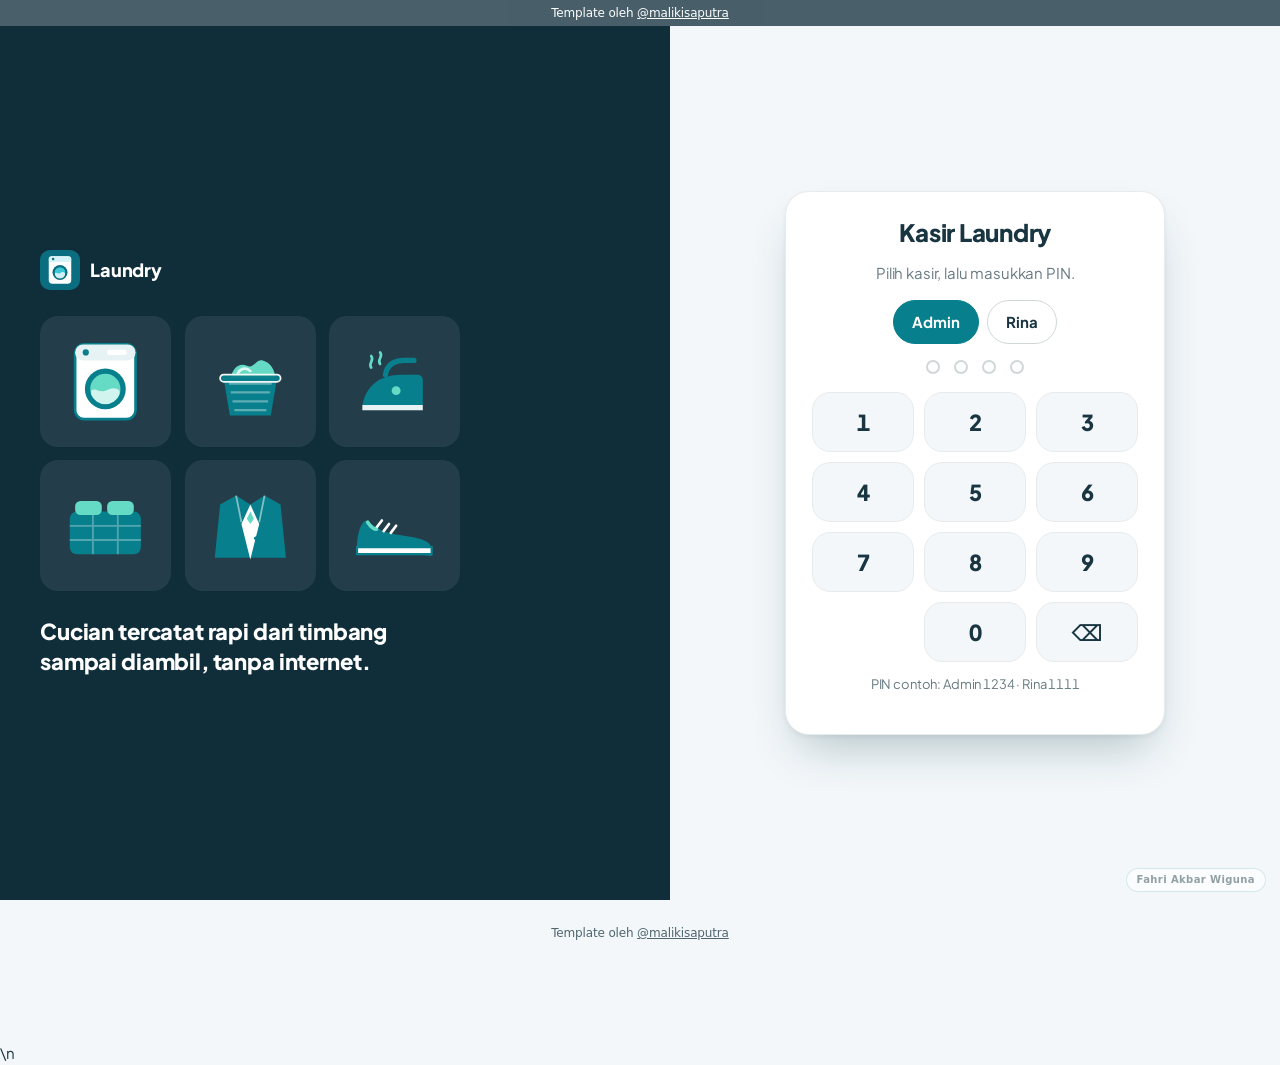
==== commit 5acd10a8: "Load updated typography for laundry dashboard" ====
--- a/index.html
+++ b/index.html
@@ -17,6 +17,7 @@
 <title>Fahri Akbar Wiguna Laundry | Sistem Kasir</title>
 <meta name="description" content="Sistem kasir laundry Fahri Akbar Wiguna. Kelola order, pelanggan, pembayaran, status cucian, dan laporan.">
 <meta name="theme-color" content="#102d3a">
+<meta name="color-scheme" content="light">
 <link rel="manifest" href="manifest.webmanifest">
 <link rel="icon" href="ikon.svg" type="image/svg+xml">
 <link rel="apple-touch-icon" href="ikon.svg">
@@ -24,6 +25,7 @@
 <link rel="preconnect" href="https://fonts.gstatic.com" crossorigin>
 <link id="fontTema" rel="stylesheet" href="https://fonts.googleapis.com/css2?family=Nunito:wght@400;500;600;700;800&display=swap">
 <link rel="stylesheet" href="style.css">
+<link rel="preconnect" href="https://fonts.googleapis.com"><link href="https://fonts.googleapis.com/css2?family=Plus+Jakarta+Sans:wght@400;500;600;700;800;900&display=swap" rel="stylesheet">
 </head>
 <body>
 <header class="kredit-maliki kredit-atas">Template oleh <a href="https://malikisaputra.biz.id" target="_blank" rel="noopener">@malikisaputra</a></header>
--- a/style.css
+++ b/style.css
@@ -364,3 +364,87 @@
   letter-spacing: .04em; pointer-events: none; backdrop-filter: blur(8px);
 }
 @media(max-width:760px){ .watermark-fahri{bottom:68px;right:8px;font-size:9px} }
+
+
+/* ============================================================
+   FAHRI AKBAR WIGUNA LAUNDRY — Dashboard refresh
+   UI polish only. Existing IDs, forms, and app logic are intact.
+   ============================================================ */
+:root {
+  --tema-utama: #087f8c;
+  --tema-aksen: #65dbc5;
+  --tema-radius: 18px;
+  --tema-font: "Plus Jakarta Sans", "Nunito", system-ui, sans-serif;
+  --tema-latar: #f3f7fa;
+  --tema-panel: #ffffff;
+  --tema-nav: #102d3a;
+  --tema-teks: #183541;
+}
+body { letter-spacing: -.01em; }
+.app { grid-template-columns: 248px minmax(0,1fr); background:var(--latar); }
+.samping {
+  width:248px; padding:24px 16px; gap:7px; align-items:stretch;
+  box-shadow: 10px 0 34px rgba(16,45,58,.09);
+  border-right:1px solid rgba(255,255,255,.07);
+}
+.samping .merek { flex-direction:row; justify-content:flex-start; gap:11px; padding:4px 10px 24px; margin-bottom:10px; }
+.samping .merek img { width:42px;height:42px;border-radius:14px;box-shadow:0 7px 18px rgba(0,0,0,.18); }
+.samping .merek span { font-size:15px;font-weight:900;line-height:1.25;max-width:145px; }
+.samping .nav {
+  justify-content:flex-start; flex-direction:row; gap:13px; width:100%;
+  min-height:48px; padding:0 14px; border-radius:13px; font-size:14px;
+  color:var(--nav-redup); transition:background .2s,color .2s,transform .2s;
+}
+.samping .nav svg { width:19px;height:19px; }
+.samping .nav:hover { color:#fff;background:rgba(255,255,255,.08);transform:translateX(2px); }
+.samping .nav.aktif { color:#fff;background:linear-gradient(105deg,#087f8c,#0e9b9a);box-shadow:0 8px 20px rgba(8,127,140,.25); }
+.samping .sinkron-chip { margin:16px 5px 8px;justify-content:center; }
+.samping .pengguna { margin-top:auto;padding:14px 7px 4px;border-top:1px solid var(--nav-garis);gap:9px; }
+.samping #namaKasir { flex:1;min-width:0;font-size:13px;font-weight:800;overflow:hidden;text-overflow:ellipsis; }
+main { max-width:1600px;width:100%;margin:0 auto;padding:34px clamp(20px,3vw,48px) 60px; }
+.hal-kepala { align-items:center; margin-bottom:22px; gap:16px; }
+.hal-kepala h2 { font-size:clamp(24px,2vw,30px);font-weight:900;letter-spacing:-.04em;color:var(--teks); }
+.hal-kepala .redup { margin-top:6px;display:block; }
+.panel {
+  border:1px solid rgba(24,53,65,.075); border-radius:19px;
+  box-shadow:0 4px 18px rgba(17,54,68,.045),0 18px 34px -28px rgba(17,54,68,.22);
+  padding:20px;
+}
+.panel h3 { font-size:15px;font-weight:850;letter-spacing:-.015em;margin-bottom:14px; }
+.order-grid { gap:20px; }
+.ringkas-order { border:1px solid rgba(8,127,140,.14); }
+.tombol { border-radius:12px;font-weight:800; }
+.tombol.utama { background:linear-gradient(120deg,#087f8c,#0c999c);border-color:#087f8c;box-shadow:0 7px 18px rgba(8,127,140,.2); }
+input:not([type=checkbox]):not([type=radio]),select,textarea { border-radius:11px; }
+.chip-baris { gap:9px;margin-bottom:17px; }
+.chip { border-radius:12px;min-height:42px;padding:0 15px;background:#fff;border-color:#e3ebef; }
+.chip.aktif { background:#087f8c;border-color:#087f8c;box-shadow:0 6px 15px rgba(8,127,140,.18); }
+.papan { gap:14px; }
+.kolom { background:rgba(229,239,242,.56);border:1px solid #e5edf0;border-radius:18px;padding:12px; }
+.kolom header { padding:5px 5px 13px; }
+.kartu-order { border:1px solid #e5edf0;border-left:4px solid var(--warna-s);border-radius:14px;box-shadow:0 4px 13px rgba(21,55,67,.05); }
+.kartu-order:hover { box-shadow:0 12px 25px rgba(21,55,67,.1); }
+.kartu-angka { gap:14px;margin-bottom:20px; }
+.angka { padding:19px;border:1px solid #e5edf0;border-radius:18px;box-shadow:0 4px 15px rgba(21,55,67,.045); }
+.angka small { font-size:12px;letter-spacing:.01em; }
+.angka b { font-size:clamp(20px,2vw,27px);font-weight:900;letter-spacing:-.045em; }
+.angka.sorot { background:linear-gradient(135deg,#087f8c,#0d9b9a);box-shadow:0 10px 22px rgba(8,127,140,.18); }
+.dua-kolom { gap:16px;margin-bottom:16px; }
+.grafik { min-height:175px; }
+.bawah { box-shadow:0 -8px 30px rgba(16,45,58,.1); }
+.watermark-fahri { opacity:.7; }
+@media(max-width:1100px) {
+  .app { grid-template-columns:220px minmax(0,1fr); }
+  .samping { width:220px; }
+  .papan { grid-template-columns:repeat(2,minmax(0,1fr)); }
+}
+@media(max-width:760px) {
+  .app { grid-template-columns:minmax(0,1fr); }
+  main { padding:22px 15px 104px; }
+  .samping { display:none; }
+  .hal-kepala { align-items:flex-start;flex-wrap:wrap; }
+  .hal-kepala .aksi { width:100%; }
+  .papan { grid-template-columns:minmax(0,1fr); }
+  .angka { padding:14px; }
+  .panel { padding:16px; }
+}
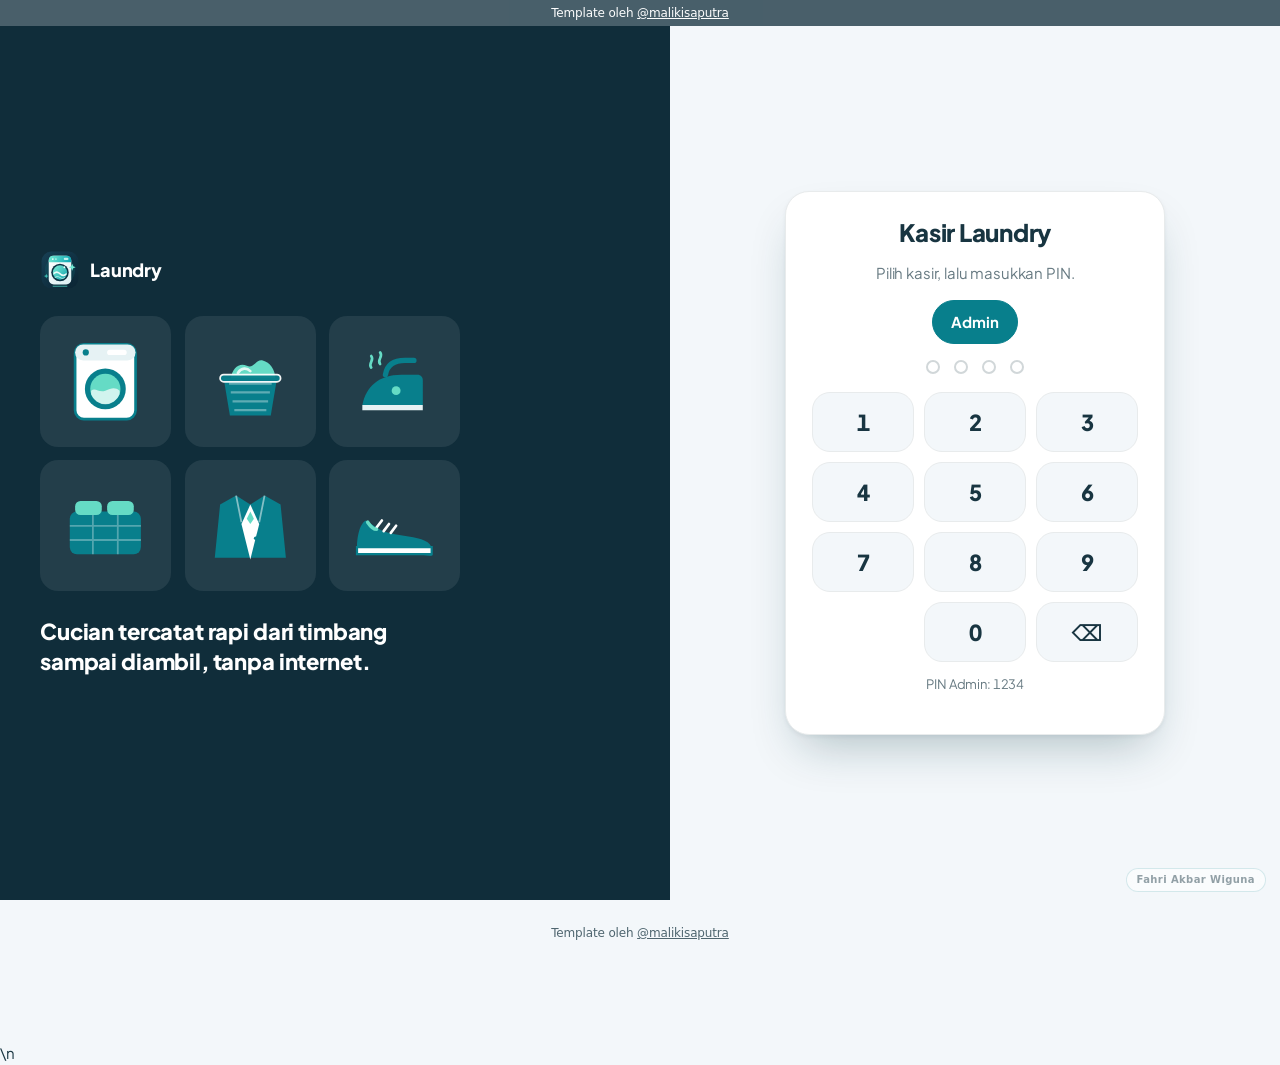
==== commit e4c9b3db: "Update login hint to Admin only" ====
--- a/index.html
+++ b/index.html
@@ -44,7 +44,7 @@
       <div id="daftarKasir" class="pilih-kasir" role="group" aria-label="Pilih kasir"></div>
       <div class="pin-titik" id="pinTitik" aria-label="PIN 4 angka"><i></i><i></i><i></i><i></i></div>
       <div class="pad" id="padPin"></div>
-      <p class="redup kecil">PIN contoh: Admin 1234 · Rina 1111</p>
+      <p class="redup kecil">PIN Admin: 1234</p>
     </div>
   </div>
 </section>
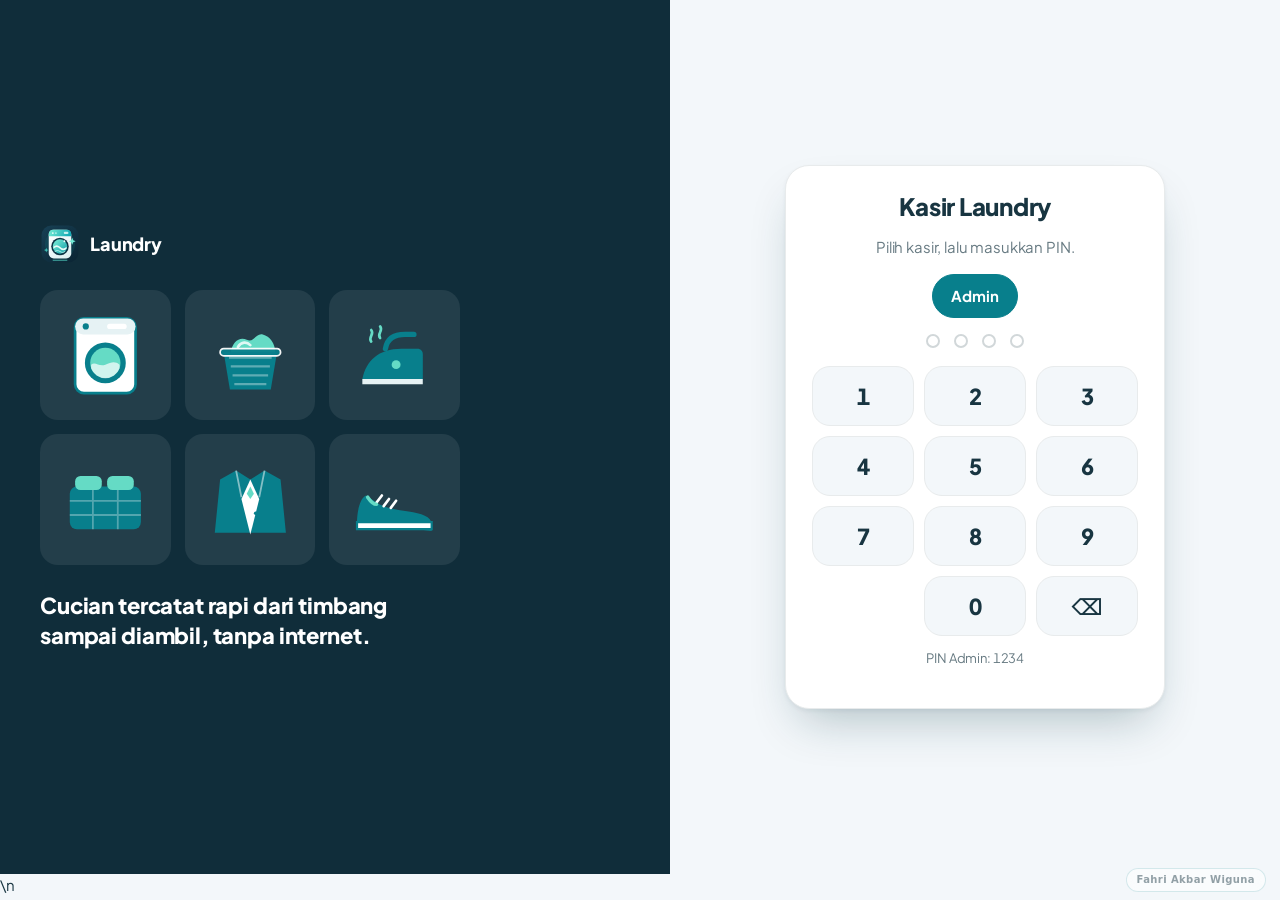
==== commit 6aaa6755: "Remove template attribution from main app" ====
--- a/index.html
+++ b/index.html
@@ -1,5 +1,4 @@
 <!doctype html>
-<!-- kredit-maliki: Template oleh Maliki Saputra (@malikisaputra) — https://malikisaputra.biz.id. Lisensi Nonkomersial Maliki Studio: wajib kredit, dilarang dijual (lihat LICENSE). -->
 <html lang="id" data-mode="terang">
 <head>
 <script src="tema.js"></script>
@@ -28,7 +27,6 @@
 <link rel="preconnect" href="https://fonts.googleapis.com"><link href="https://fonts.googleapis.com/css2?family=Plus+Jakarta+Sans:wght@400;500;600;700;800;900&display=swap" rel="stylesheet">
 </head>
 <body>
-<header class="kredit-maliki kredit-atas">Template oleh <a href="https://malikisaputra.biz.id" target="_blank" rel="noopener">@malikisaputra</a></header>
 
 <!-- Layar masuk -->
 <section id="layarMasuk" class="masuk" hidden>
@@ -197,6 +195,5 @@
 <div id="toast" class="toast" role="status"></div>
 
 <script src="app.js"></script>
-<p class="kredit-maliki kredit-bawah">Template oleh <a href="https://malikisaputra.biz.id" target="_blank" rel="noopener">@malikisaputra</a></p>
 <div class="watermark-fahri" aria-label="Identitas pemilik">Fahri Akbar Wiguna</div>\n</body>
 </html>
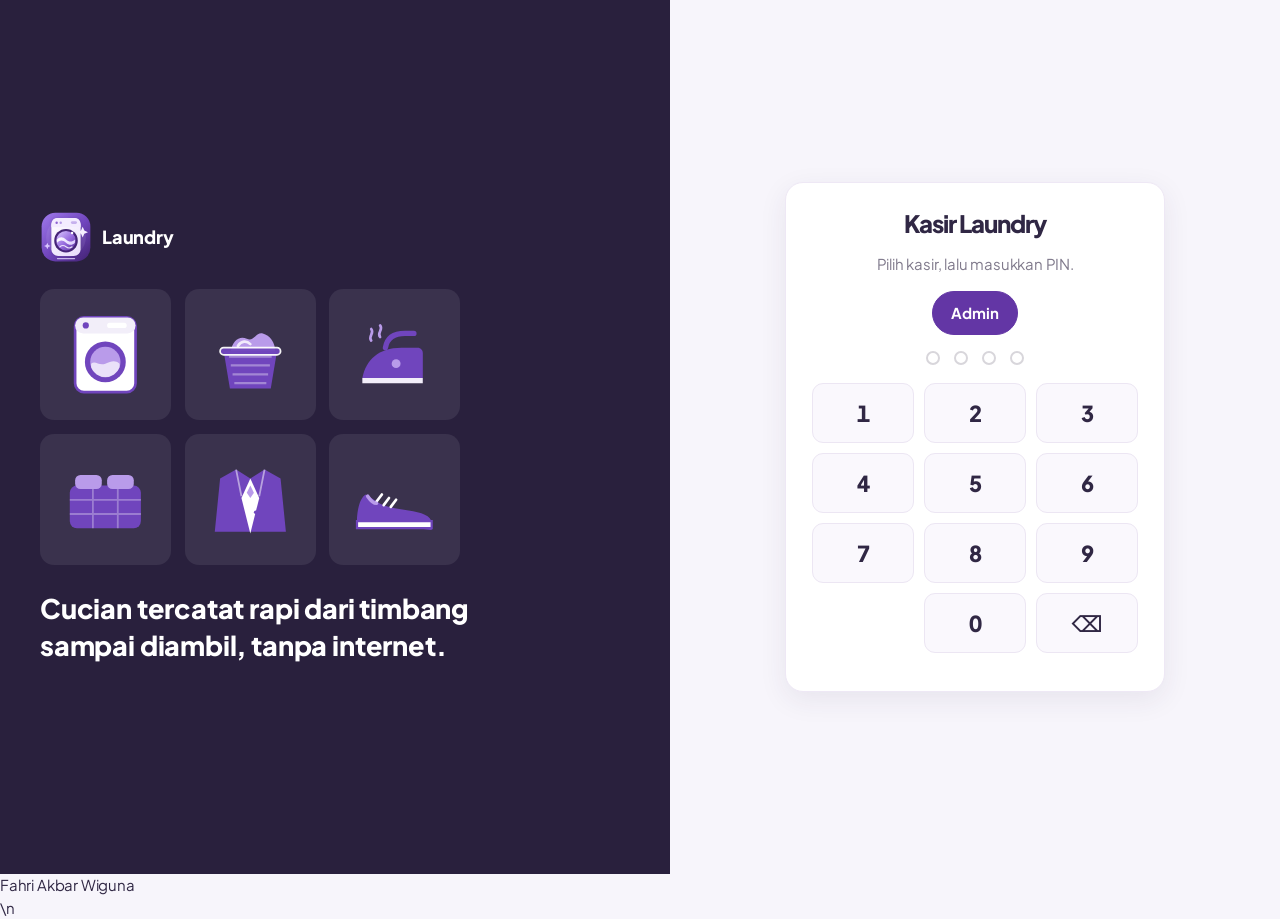
==== commit 44f8cb9c: "design: streamline login and remove redundant font and PIN hint" ====
--- a/index.html
+++ b/index.html
@@ -6,6 +6,7 @@
 /* Set mode dari TEMA.mode sebelum render (tanpa kedip). */
 (function () {
   var m = (window.TEMA && TEMA.mode) || 'terang';
+  try { m = localStorage.getItem('fahri-laundry-mode') || m; } catch (e) {}
   if (m === 'auto') m = matchMedia('(prefers-color-scheme: dark)').matches ? 'gelap' : 'terang';
   document.documentElement.setAttribute('data-mode', m);
 })();
@@ -15,16 +16,15 @@
 <meta name="viewport" content="width=device-width, initial-scale=1, viewport-fit=cover">
 <title>Fahri Akbar Wiguna Laundry | Sistem Kasir</title>
 <meta name="description" content="Sistem kasir laundry Fahri Akbar Wiguna. Kelola order, pelanggan, pembayaran, status cucian, dan laporan.">
-<meta name="theme-color" content="#102d3a">
-<meta name="color-scheme" content="light">
+<meta name="theme-color" content="#7045bd">
+<meta name="color-scheme" content="light dark">
 <link rel="manifest" href="manifest.webmanifest">
 <link rel="icon" href="ikon.svg" type="image/svg+xml">
 <link rel="apple-touch-icon" href="ikon.svg">
 <link rel="preconnect" href="https://fonts.googleapis.com">
 <link rel="preconnect" href="https://fonts.gstatic.com" crossorigin>
-<link id="fontTema" rel="stylesheet" href="https://fonts.googleapis.com/css2?family=Nunito:wght@400;500;600;700;800&display=swap">
+<link id="fontTema" rel="stylesheet" href="https://fonts.googleapis.com/css2?family=Plus+Jakarta+Sans:wght@400;500;600;700;800&display=swap">
 <link rel="stylesheet" href="style.css">
-<link rel="preconnect" href="https://fonts.googleapis.com"><link href="https://fonts.googleapis.com/css2?family=Plus+Jakarta+Sans:wght@400;500;600;700;800;900&display=swap" rel="stylesheet">
 </head>
 <body>
 
@@ -42,12 +42,12 @@
       <div id="daftarKasir" class="pilih-kasir" role="group" aria-label="Pilih kasir"></div>
       <div class="pin-titik" id="pinTitik" aria-label="PIN 4 angka"><i></i><i></i><i></i><i></i></div>
       <div class="pad" id="padPin"></div>
-      <p class="redup kecil">PIN Admin: 1234</p>
     </div>
   </div>
 </section>
 
 <div id="aplikasi" class="app" hidden>
+  <button type="button" id="btnTemaMode" class="tombol-mode" aria-label="Aktifkan mode gelap" title="Ganti mode tampilan"><svg class="ikon-mode-gelap" viewBox="0 0 24 24" aria-hidden="true"><path d="M20.5 15.5A8.5 8.5 0 0 1 8.5 3.5 8.5 8.5 0 1 0 20.5 15.5Z"/></svg><svg class="ikon-mode-terang" viewBox="0 0 24 24" aria-hidden="true"><circle cx="12" cy="12" r="4"/><path d="M12 2v2m0 16v2M4.93 4.93l1.42 1.42m11.3 11.3 1.42 1.42M2 12h2m16 0h2M4.93 19.07l1.42-1.42m11.3-11.3 1.42-1.42"/></svg><span>Gelap</span></button>
   <nav class="samping" aria-label="Menu utama">
     <div class="merek"><img src="ikon.svg" width="34" height="34" alt=""><span data-tema-nama>Laundry</span></div>
     <button class="nav" data-hal="order"><svg viewBox="0 0 24 24"><path d="M12 5v14M5 12h14"/></svg><span>Order</span></button>
@@ -63,6 +63,12 @@
     <!-- ORDER BARU -->
     <section class="hal" id="hal-order">
       <header class="hal-kepala"><div><h2>Order baru</h2><span class="redup kecil" id="noBerikut"></span></div></header>
+      <section class="panel input-transaksi" aria-labelledby="judulInputTeks">
+        <div class="input-transaksi-heading"><div><span class="input-eyebrow">SMART INPUT</span><h3 id="judulInputTeks">Input transaksi dari teks</h3><p class="redup kecil">Tempel pesan pelanggan. Sistem mengenali layanan dan jumlah, lalu mengisi form untuk Anda periksa.</p></div><span class="input-spark" aria-hidden="true">✦</span></div>
+        <label for="inputTeksTransaksi">Pesan transaksi</label>
+        <textarea id="inputTeksTransaksi" rows="3" placeholder="Contoh: Nama: Bu Sari&#10;WA: 081234567890&#10;Cuci Setrika 3 kg&#10;Catatan: jangan pakai pemutih"></textarea>
+        <div class="input-transaksi-actions"><span class="redup kecil">Parser lokal, tidak perlu API key.</span><button type="button" class="tombol utama" id="btnAnalisisTeks">Analisis &amp; isi order</button></div>
+      </section>
       <form id="formOrder" class="order-grid" novalidate>
         <div class="order-kiri">
           <fieldset class="panel">
--- a/tema.css
+++ b/tema.css
@@ -1,11 +1,11 @@
-/* TEMA BRAND — palet navy, teal, dan mint */
+/* Identitas visual Fahri Laundry. Satu sumber token untuk seluruh halaman. */
 :root {
-  --tema-utama: #087f8c;
-  --tema-aksen: #55d6be;
-  --tema-radius: 16px;
+  --tema-utama: #7045bd;
+  --tema-aksen: #b99bea;
+  --tema-radius: 14px;
   --tema-font: "Plus Jakarta Sans", system-ui, sans-serif;
-  --tema-latar: #f1f7f8;
+  --tema-latar: #f7f5fb;
   --tema-panel: #ffffff;
-  --tema-nav: #102d3a;
-  --tema-teks: #142f3a;
+  --tema-nav: #29203d;
+  --tema-teks: #302744;
 }
--- a/style.css
+++ b/style.css
@@ -1,4 +1,3 @@
-/* kredit-maliki: Template oleh Maliki Saputra (@malikisaputra) — https://malikisaputra.biz.id. Lisensi Nonkomersial Maliki Studio: wajib kredit, dilarang dijual (lihat LICENSE). */
 /* Kasir Laundry — tampilan "papan cucian bersih" (lihat DESIGN.md).
    Brand diatur di tema.css. Semua warna lain diturunkan lewat color-mix. Teks di atas --tema-utama & nav
    dihitung otomatis dari luminansi (hitungTeksBagian di app.js). */
@@ -58,8 +57,6 @@
 .teks-bahaya{color:var(--bahaya)} .teks-ok{color:var(--ok)}
 .sr{position:absolute;width:1px;height:1px;overflow:hidden;clip:rect(0 0 0 0);white-space:nowrap}
 :focus-visible{outline:2.5px solid var(--utama);outline-offset:2px}
-.kredit-maliki{text-align:center;font:12px/1.5 system-ui,sans-serif;opacity:.75;margin:0}
-.kredit-maliki a{color:inherit}
 .kredit-atas{padding:4px 16px;background:var(--nav);color:var(--nav-teks)}
 .kredit-bawah{margin:24px auto 100px;padding:0 16px}
 
@@ -349,102 +346,353 @@
 .tabel-bungkus,.it-qty{position:relative}
 .form h3,.form p{margin:0}
 
-/* Penyempurnaan visual brand Fahri Akbar Wiguna */
-:root { --bayang: 0 5px 18px rgba(16,45,58,.06), 0 16px 36px -24px rgba(8,127,140,.25); }
-.samping { box-shadow: 8px 0 28px rgba(16,45,58,.08); }
-.panel { border-radius: 18px; }
-.tombol.utama { box-shadow: 0 7px 16px rgba(8,127,140,.16); }
-.tombol.utama:hover { transform: translateY(-1px); }
-.kartu-layanan, .kartu-order { border-radius: 16px; }
-.watermark-fahri {
-  position: fixed; z-index: 20; right: 14px; bottom: 8px;
-  padding: 5px 10px; border: 1px solid color-mix(in srgb,var(--utama) 22%,transparent);
-  border-radius: 999px; background: color-mix(in srgb,var(--kartu) 82%,transparent);
-  color: var(--redup); font: 700 10px/1.2 system-ui,sans-serif;
-  letter-spacing: .04em; pointer-events: none; backdrop-filter: blur(8px);
-}
-@media(max-width:760px){ .watermark-fahri{bottom:68px;right:8px;font-size:9px} }
-
-
-/* ============================================================
-   FAHRI AKBAR WIGUNA LAUNDRY — Dashboard refresh
-   UI polish only. Existing IDs, forms, and app logic are intact.
-   ============================================================ */
+
+
+/* ---------- Fahri Laundry: design system refinement ---------- */
 :root {
-  --tema-utama: #087f8c;
-  --tema-aksen: #65dbc5;
-  --tema-radius: 18px;
-  --tema-font: "Plus Jakarta Sans", "Nunito", system-ui, sans-serif;
-  --tema-latar: #f3f7fa;
-  --tema-panel: #ffffff;
-  --tema-nav: #102d3a;
-  --tema-teks: #183541;
-}
-body { letter-spacing: -.01em; }
-.app { grid-template-columns: 248px minmax(0,1fr); background:var(--latar); }
+  --utama: var(--tema-utama, #7045bd);
+  --utama-tua: #542f94;
+  --utama-muda: color-mix(in srgb, var(--utama) 9%, var(--kartu));
+  --utama-teks: #57358d;
+  --aksen: var(--tema-aksen, #b99bea);
+  --aksen-muda: color-mix(in srgb, var(--aksen) 20%, var(--kartu));
+  --latar: var(--tema-latar, #f7f5fb);
+  --kartu: var(--tema-panel, #fff);
+  --teks: var(--tema-teks, #302744);
+  --nav: var(--tema-nav, #29203d);
+  --redup: color-mix(in srgb, var(--teks) 62%, var(--kartu));
+  --garis: color-mix(in srgb, var(--teks) 10%, var(--kartu));
+  --garis-kuat: color-mix(in srgb, var(--teks) 19%, var(--kartu));
+  --bayang: 0 3px 12px rgba(53, 37, 81, .045), 0 16px 30px -24px rgba(53, 37, 81, .2);
+  --bayang-tinggi: 0 14px 32px rgba(53, 37, 81, .12);
+  --font: var(--tema-font, "Plus Jakarta Sans"), system-ui, sans-serif;
+}
+body {
+  background: var(--latar);
+  letter-spacing: -.012em;
+}
+.app { grid-template-columns: 236px minmax(0, 1fr); }
 .samping {
-  width:248px; padding:24px 16px; gap:7px; align-items:stretch;
-  box-shadow: 10px 0 34px rgba(16,45,58,.09);
-  border-right:1px solid rgba(255,255,255,.07);
-}
-.samping .merek { flex-direction:row; justify-content:flex-start; gap:11px; padding:4px 10px 24px; margin-bottom:10px; }
-.samping .merek img { width:42px;height:42px;border-radius:14px;box-shadow:0 7px 18px rgba(0,0,0,.18); }
-.samping .merek span { font-size:15px;font-weight:900;line-height:1.25;max-width:145px; }
+  width: 236px;
+  padding: 22px 15px;
+  gap: 7px;
+  background: #fbf9ff;
+  color: #302744;
+  border-right: 1px solid #e9e2f3;
+  box-shadow: 4px 0 18px rgba(53,37,81,.035);
+}
+.samping .merek {
+  flex-direction: row;
+  justify-content: flex-start;
+  gap: 11px;
+  padding: 4px 9px 20px;
+  margin: 0 0 8px;
+  text-align: left;
+}
+.samping .merek img {
+  width: 44px;
+  height: 44px;
+  border-radius: 13px;
+  box-shadow: none;
+}
+.samping .merek span {
+  max-width: 145px;
+  color: #302744;
+  font-size: 14px;
+  line-height: 1.3;
+  letter-spacing: -.02em;
+}
 .samping .nav {
-  justify-content:flex-start; flex-direction:row; gap:13px; width:100%;
-  min-height:48px; padding:0 14px; border-radius:13px; font-size:14px;
-  color:var(--nav-redup); transition:background .2s,color .2s,transform .2s;
-}
-.samping .nav svg { width:19px;height:19px; }
-.samping .nav:hover { color:#fff;background:rgba(255,255,255,.08);transform:translateX(2px); }
-.samping .nav.aktif { color:#fff;background:linear-gradient(105deg,#087f8c,#0e9b9a);box-shadow:0 8px 20px rgba(8,127,140,.25); }
-.samping .sinkron-chip { margin:16px 5px 8px;justify-content:center; }
-.samping .pengguna { margin-top:auto;padding:14px 7px 4px;border-top:1px solid var(--nav-garis);gap:9px; }
-.samping #namaKasir { flex:1;min-width:0;font-size:13px;font-weight:800;overflow:hidden;text-overflow:ellipsis; }
-main { max-width:1600px;width:100%;margin:0 auto;padding:34px clamp(20px,3vw,48px) 60px; }
-.hal-kepala { align-items:center; margin-bottom:22px; gap:16px; }
-.hal-kepala h2 { font-size:clamp(24px,2vw,30px);font-weight:900;letter-spacing:-.04em;color:var(--teks); }
-.hal-kepala .redup { margin-top:6px;display:block; }
+  width: 100%;
+  min-height: 48px;
+  flex-direction: row;
+  justify-content: flex-start;
+  gap: 12px;
+  padding: 0 13px;
+  border-radius: 11px;
+  color: #6d6280;
+  font-size: 13px;
+}
+.samping .nav svg { width: 19px; height: 19px; color: #8063ad; }
+.samping .nav:hover { color: #56358b; background: #f0eafa; transform: none; }
+.samping .nav.aktif {
+  color: #fff;
+  background: #6336a5;
+  box-shadow: 0 4px 10px rgba(99,54,165,.16);
+}
+.samping .nav.aktif svg { color: #fff; }
+.samping .sinkron-chip {
+  margin: auto 4px 8px;
+  justify-content: center;
+  overflow-wrap: anywhere;
+}
+.samping .pengguna {
+  flex-direction: row;
+  justify-content: flex-start;
+  gap: 9px;
+  padding: 13px 4px 2px;
+  color: #45375b;
+  text-align: left;
+}
+.samping #namaKasir {
+  flex: 1;
+  min-width: 0;
+  overflow: hidden;
+  text-overflow: ellipsis;
+  white-space: nowrap;
+}
+main {
+  width: 100%;
+  max-width: 1600px;
+  margin: 0 auto;
+  padding: 30px clamp(18px, 2.7vw, 40px) 56px;
+}
+.hal-kepala { align-items: center; margin-bottom: 20px; }
+.hal-kepala h2 {
+  color: var(--teks);
+  font-size: clamp(23px, 2vw, 29px);
+  font-weight: 800;
+  letter-spacing: -.04em;
+}
 .panel {
-  border:1px solid rgba(24,53,65,.075); border-radius:19px;
-  box-shadow:0 4px 18px rgba(17,54,68,.045),0 18px 34px -28px rgba(17,54,68,.22);
-  padding:20px;
-}
-.panel h3 { font-size:15px;font-weight:850;letter-spacing:-.015em;margin-bottom:14px; }
-.order-grid { gap:20px; }
-.ringkas-order { border:1px solid rgba(8,127,140,.14); }
-.tombol { border-radius:12px;font-weight:800; }
-.tombol.utama { background:linear-gradient(120deg,#087f8c,#0c999c);border-color:#087f8c;box-shadow:0 7px 18px rgba(8,127,140,.2); }
-input:not([type=checkbox]):not([type=radio]),select,textarea { border-radius:11px; }
-.chip-baris { gap:9px;margin-bottom:17px; }
-.chip { border-radius:12px;min-height:42px;padding:0 15px;background:#fff;border-color:#e3ebef; }
-.chip.aktif { background:#087f8c;border-color:#087f8c;box-shadow:0 6px 15px rgba(8,127,140,.18); }
-.papan { gap:14px; }
-.kolom { background:rgba(229,239,242,.56);border:1px solid #e5edf0;border-radius:18px;padding:12px; }
-.kolom header { padding:5px 5px 13px; }
-.kartu-order { border:1px solid #e5edf0;border-left:4px solid var(--warna-s);border-radius:14px;box-shadow:0 4px 13px rgba(21,55,67,.05); }
-.kartu-order:hover { box-shadow:0 12px 25px rgba(21,55,67,.1); }
-.kartu-angka { gap:14px;margin-bottom:20px; }
-.angka { padding:19px;border:1px solid #e5edf0;border-radius:18px;box-shadow:0 4px 15px rgba(21,55,67,.045); }
-.angka small { font-size:12px;letter-spacing:.01em; }
-.angka b { font-size:clamp(20px,2vw,27px);font-weight:900;letter-spacing:-.045em; }
-.angka.sorot { background:linear-gradient(135deg,#087f8c,#0d9b9a);box-shadow:0 10px 22px rgba(8,127,140,.18); }
-.dua-kolom { gap:16px;margin-bottom:16px; }
-.grafik { min-height:175px; }
-.bawah { box-shadow:0 -8px 30px rgba(16,45,58,.1); }
-.watermark-fahri { opacity:.7; }
-@media(max-width:1100px) {
-  .app { grid-template-columns:220px minmax(0,1fr); }
-  .samping { width:220px; }
-  .papan { grid-template-columns:repeat(2,minmax(0,1fr)); }
-}
-@media(max-width:760px) {
-  .app { grid-template-columns:minmax(0,1fr); }
-  main { padding:22px 15px 104px; }
-  .samping { display:none; }
-  .hal-kepala { align-items:flex-start;flex-wrap:wrap; }
-  .hal-kepala .aksi { width:100%; }
-  .papan { grid-template-columns:minmax(0,1fr); }
-  .angka { padding:14px; }
-  .panel { padding:16px; }
-}
+  padding: 20px;
+  border: 1px solid #eee8f5;
+  border-radius: 16px;
+  background: var(--kartu);
+  box-shadow: var(--bayang);
+}
+.panel h3 { font-size: 15px; font-weight: 800; letter-spacing: -.02em; }
+.tombol { border-radius: 10px; font-weight: 700; }
+.tombol.utama {
+  color: #fff;
+  background: #6336a5;
+  border-color: #6336a5;
+  box-shadow: 0 3px 9px rgba(99,54,165,.14);
+}
+.tombol.utama:hover { background: #542f94; border-color: #542f94; }
+input:not([type=checkbox]):not([type=radio]), select, textarea { border-radius: 10px; }
+:focus-visible { outline: 2px solid #7045bd; outline-offset: 2px; }
+.chip-baris { gap: 8px; margin-bottom: 14px; }
+.chip { border-radius: 10px; border-color: #e8e1f1; background: #fff; }
+.chip.aktif { color: #fff; background: #6336a5; border-color: #6336a5; }
+.papan { gap: 12px; }
+.kolom {
+  padding: 10px;
+  border: 1px solid #e9e3f0;
+  border-radius: 14px;
+  background: #f3eff8;
+}
+.kolom header { padding: 4px 4px 10px; }
+.kartu-order {
+  border: 1px solid #e9e3f0;
+  border-left: 3px solid var(--warna-s);
+  border-radius: 11px;
+  box-shadow: 0 2px 7px rgba(53,37,81,.04);
+}
+.kartu-order:hover { transform: translateY(-1px); box-shadow: 0 7px 16px rgba(53,37,81,.08); }
+.maju { color: #56358b; background: #f0eafa; }
+.maju:hover { color: #fff; background: #6336a5; }
+.kartu-angka { gap: 12px; }
+.angka {
+  padding: 17px;
+  border: 1px solid #eee8f5;
+  border-radius: 15px;
+  box-shadow: var(--bayang);
+}
+.angka b { font-size: clamp(19px, 1.8vw, 25px); }
+.angka.sorot { background: #6336a5; border-color: #6336a5; }
+.kartu-layanan {
+  border-color: #ece6f3;
+  border-radius: 12px;
+  box-shadow: 0 2px 8px rgba(53,37,81,.035);
+}
+.kartu-layanan:hover { box-shadow: 0 6px 14px rgba(99,54,165,.1); }
+.thumb { background: #f0eafa; }
+.avatar { background: #e4d8f5; color: #49316e; }
+.input-transaksi {
+  border: 1px solid #e8def6;
+  background: #fcfaff;
+}
+.input-transaksi-heading, .input-transaksi-actions {
+  display: flex;
+  align-items: center;
+  justify-content: space-between;
+  gap: 12px;
+}
+.input-transaksi-heading { margin-bottom: 12px; }
+.input-transaksi-heading h3 { margin: 4px 0; }
+.input-transaksi-heading p { margin: 0; }
+.input-eyebrow { color: #7045bd; font-size: 10px; font-weight: 800; letter-spacing: .12em; }
+.input-spark {
+  display: grid;
+  place-items: center;
+  width: 40px;
+  height: 40px;
+  flex: none;
+  border-radius: 11px;
+  background: #f0eafa;
+  color: #6336a5;
+  font-size: 21px;
+}
+.input-transaksi textarea { min-height: 84px; }
+.input-transaksi-actions { margin-top: 12px; }
+.tombol-mode {
+  position: fixed;
+  z-index: 35;
+  top: 12px;
+  right: 16px;
+  display: inline-flex;
+  align-items: center;
+  justify-content: center;
+  gap: 7px;
+  min-height: 40px;
+  padding: 0 12px;
+  border: 1px solid #e7def2;
+  border-radius: 999px;
+  background: rgba(255,255,255,.96);
+  color: #56358b;
+  box-shadow: 0 2px 8px rgba(53,37,81,.08);
+  font: 700 12px/1 var(--font);
+  backdrop-filter: blur(8px);
+}
+.tombol-mode svg { width: 17px; height: 17px; }
+.tombol-mode .ikon-mode-terang { display: none; }
+[data-mode="gelap"] .tombol-mode .ikon-mode-gelap { display: none; }
+[data-mode="gelap"] .tombol-mode .ikon-mode-terang { display: block; }
+.masuk { background: var(--latar); }
+.masuk-merek {
+  background: #29203d;
+  color: #fff;
+}
+.masuk-merek .merek img { width: 52px; height: 52px; border-radius: 15px; }
+.masuk-slogan { max-width: 430px; font-size: clamp(20px, 2.2vw, 27px); }
+.masuk-kartu {
+  border: 1px solid #eee8f5;
+  border-radius: 18px;
+  box-shadow: 0 8px 28px rgba(53,37,81,.08);
+}
+.masuk-kartu h1 { letter-spacing: -.04em; }
+.pilih-kasir .aktif { background: #6336a5; border-color: #6336a5; }
+.pad button { border-radius: 11px; background: #faf8fd; border-color: #ece6f3; }
+.pad button:hover { border-color: #bda7dc; background: #f3eef9; }
+.bawah {
+  background: #fff;
+  border-top: 1px solid #e9e2f3;
+  box-shadow: 0 -4px 16px rgba(53,37,81,.06);
+}
+.bawah .nav { color: #6d6280; }
+.bawah .nav.aktif { color: #fff; background: #6336a5; }
+[data-mode="gelap"] {
+  --latar: #11101a;
+  --kartu: #1c1a28;
+  --teks: #f0edf6;
+  --nav: #171321;
+  --redup: #b8b0c7;
+  --garis: #332d40;
+  --garis-kuat: #4a4158;
+  --utama-muda: #30253f;
+  --aksen-muda: #30253f;
+  color-scheme: dark;
+}
+[data-mode="gelap"] body { background: #11101a; color: #f0edf6; }
+[data-mode="gelap"] .samping {
+  background: #171321;
+  border-color: #30283d;
+  color: #f0edf6;
+}
+[data-mode="gelap"] .samping .merek span { color: #f0edf6; }
+[data-mode="gelap"] .samping .nav { color: #b8b0c7; }
+[data-mode="gelap"] .samping .nav.aktif { color: #fff; background: #7045bd; }
+[data-mode="gelap"] .samping .nav.aktif svg { color: #fff; }
+[data-mode="gelap"] .samping .pengguna { color: #e7e0f0; }
+[data-mode="gelap"] .panel,
+[data-mode="gelap"] .angka:not(.sorot),
+[data-mode="gelap"] .kartu-order,
+[data-mode="gelap"] .kartu-layanan,
+[data-mode="gelap"] .pelanggan,
+[data-mode="gelap"] .masuk-kartu,
+[data-mode="gelap"] dialog {
+  background: #1c1a28;
+  border-color: #373044;
+  color: #f0edf6;
+}
+[data-mode="gelap"] .kolom { background: #191725; border-color: #373044; }
+[data-mode="gelap"] .tombol:not(.utama):not(.bahaya):not(.wa),
+[data-mode="gelap"] .chip:not(.aktif) {
+  background: #242131;
+  border-color: #40384f;
+  color: #eee8f7;
+}
+[data-mode="gelap"] input:not([type=checkbox]):not([type=radio]),
+[data-mode="gelap"] select,
+[data-mode="gelap"] textarea { background: #151320; border-color: #494057; color: #f0edf6; }
+[data-mode="gelap"] .redup, [data-mode="gelap"] label { color: #b8b0c7; }
+[data-mode="gelap"] .thumb { background: #30253f; }
+[data-mode="gelap"] .input-transaksi { background: #201a2d; border-color: #40334f; }
+[data-mode="gelap"] .input-spark { background: #30253f; color: #d8c4f4; }
+[data-mode="gelap"] .pad button { background: #242131; border-color: #40384f; color: #f0edf6; }
+[data-mode="gelap"] .bawah { background: #171321; border-color: #30283d; }
+[data-mode="gelap"] .tombol-mode { background: #242131; border-color: #40384f; color: #e5d6f8; }
+@media (max-width: 1100px) {
+  .app { grid-template-columns: 210px minmax(0,1fr); }
+  .samping { width: 210px; }
+  .papan { grid-template-columns: repeat(2,minmax(0,1fr)); }
+  .kartu-angka { grid-template-columns: repeat(3,minmax(0,1fr)); }
+}
+@media (max-width: 760px) {
+  .app { display: block; min-height: 100vh; }
+  .samping { display: none; }
+  main { padding: 20px 13px 112px; }
+  .hal-kepala { align-items: flex-start; padding-right: 76px; }
+  .hal-kepala .aksi { width: 100%; flex-wrap: wrap; }
+  .hal-kepala .aksi > * { min-width: 0; }
+  .papan { grid-template-columns: minmax(0,1fr); }
+  .kartu-angka { grid-template-columns: repeat(2,minmax(0,1fr)); }
+  .order-grid { grid-template-columns: minmax(0,1fr); }
+  .ringkas-order { position: static; }
+  .dua-kolom { grid-template-columns: minmax(0,1fr); }
+  .dua { grid-template-columns: minmax(0,1fr); }
+  .item-order li { grid-template-columns: 42px minmax(0,1fr) 90px 36px; }
+  .it-jml { grid-column: 2 / 4; text-align: left; }
+  .input-transaksi-actions { align-items: stretch; flex-direction: column; }
+  .input-transaksi-actions .tombol { width: 100%; }
+  .masuk { grid-template-columns: minmax(0,1fr); min-height: 100svh; }
+  .masuk-merek { min-height: 190px; padding: 24px 18px; gap: 13px; }
+  .masuk-ilus { grid-template-columns: repeat(6,minmax(0,1fr)); gap: 6px; }
+  .masuk-ilus .thumb { padding: 4px; }
+  .masuk-slogan { font-size: 18px; }
+  .masuk-form { padding: 18px 13px 28px; }
+  .masuk-kartu { max-width: 440px; padding: 22px 17px; }
+  .bawah {
+    position: fixed;
+    z-index: 30;
+    right: 0;
+    bottom: 0;
+    left: 0;
+    display: flex;
+    justify-content: space-around;
+    gap: 3px;
+    padding: 6px 8px max(6px, env(safe-area-inset-bottom));
+  }
+  .bawah .nav { flex: 1; min-width: 0; min-height: 54px; padding: 5px 2px; font-size: 10px; }
+  .bawah .nav svg { width: 20px; height: 20px; }
+  .tombol-mode { top: 8px; right: 9px; min-height: 38px; }
+  .panel { padding: 15px; }
+  .aksi { flex-wrap: wrap; }
+  .aksi > .tombol { flex: 1 1 auto; }
+  .cari { min-width: 0; width: 100%; }
+  .form.sebaris { grid-template-columns: 1fr 1fr; }
+  .tabel-bungkus { overflow-x: auto; -webkit-overflow-scrolling: touch; }
+  input:not([type=checkbox]):not([type=radio]), select, textarea { font-size: 16px; }
+  .watermark-fahri { display: none; }
+}
+@media (max-width: 390px) {
+  .bawah .nav { font-size: 9px; }
+  .kartu-angka { gap: 8px; }
+  .angka { padding: 12px; }
+  .angka b { font-size: 18px; }
+  .masuk-kartu { padding: 19px 14px; }
+}
+@media (prefers-reduced-motion: reduce) {
+  *, *::before, *::after { animation-duration: .01ms !important; animation-iteration-count: 1 !important; scroll-behavior: auto !important; }
+}
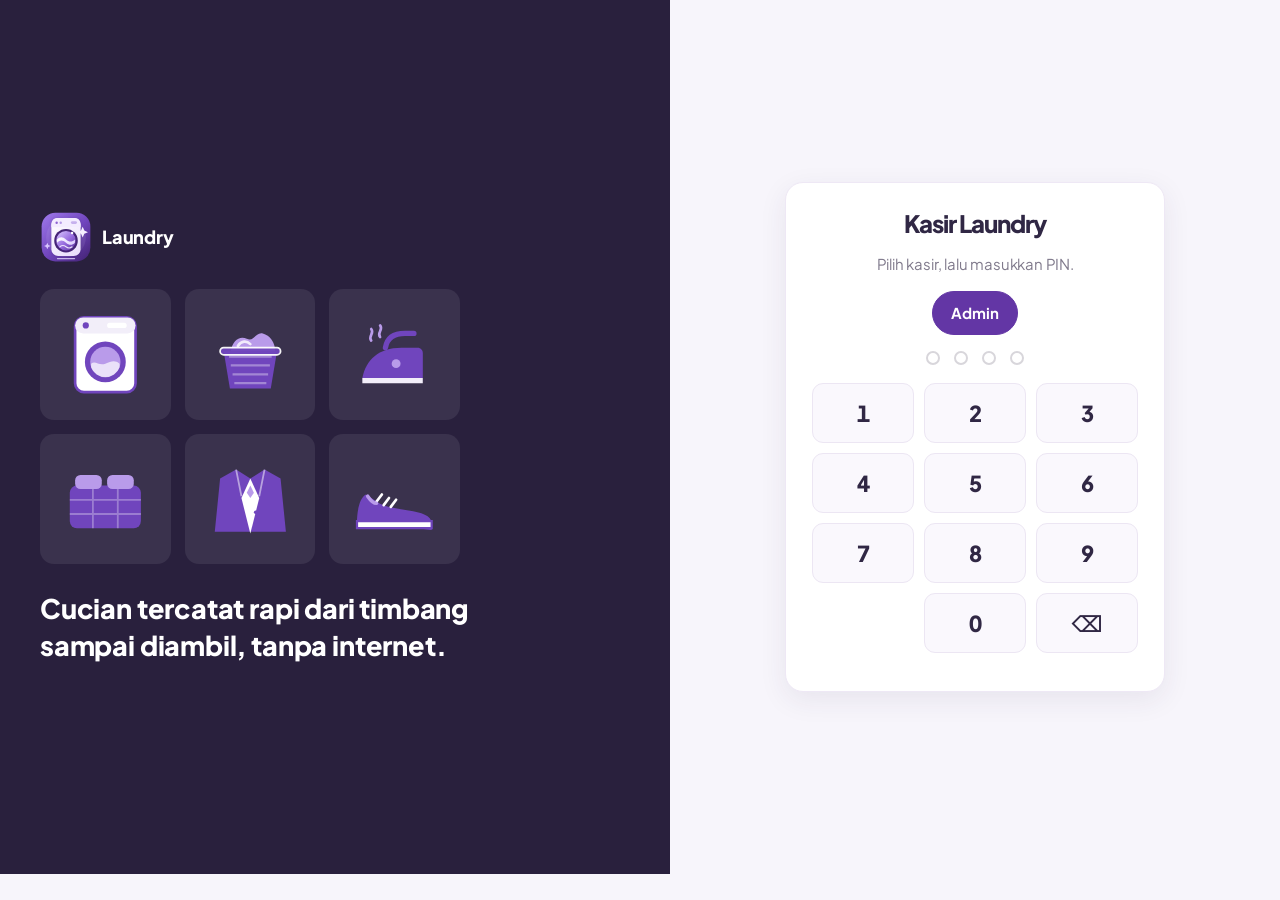
==== commit 3cb31451: "design: remove floating watermark from cashier screen" ====
--- a/index.html
+++ b/index.html
@@ -201,5 +201,5 @@
 <div id="toast" class="toast" role="status"></div>
 
 <script src="app.js"></script>
-<div class="watermark-fahri" aria-label="Identitas pemilik">Fahri Akbar Wiguna</div>\n</body>
+</body>
 </html>
